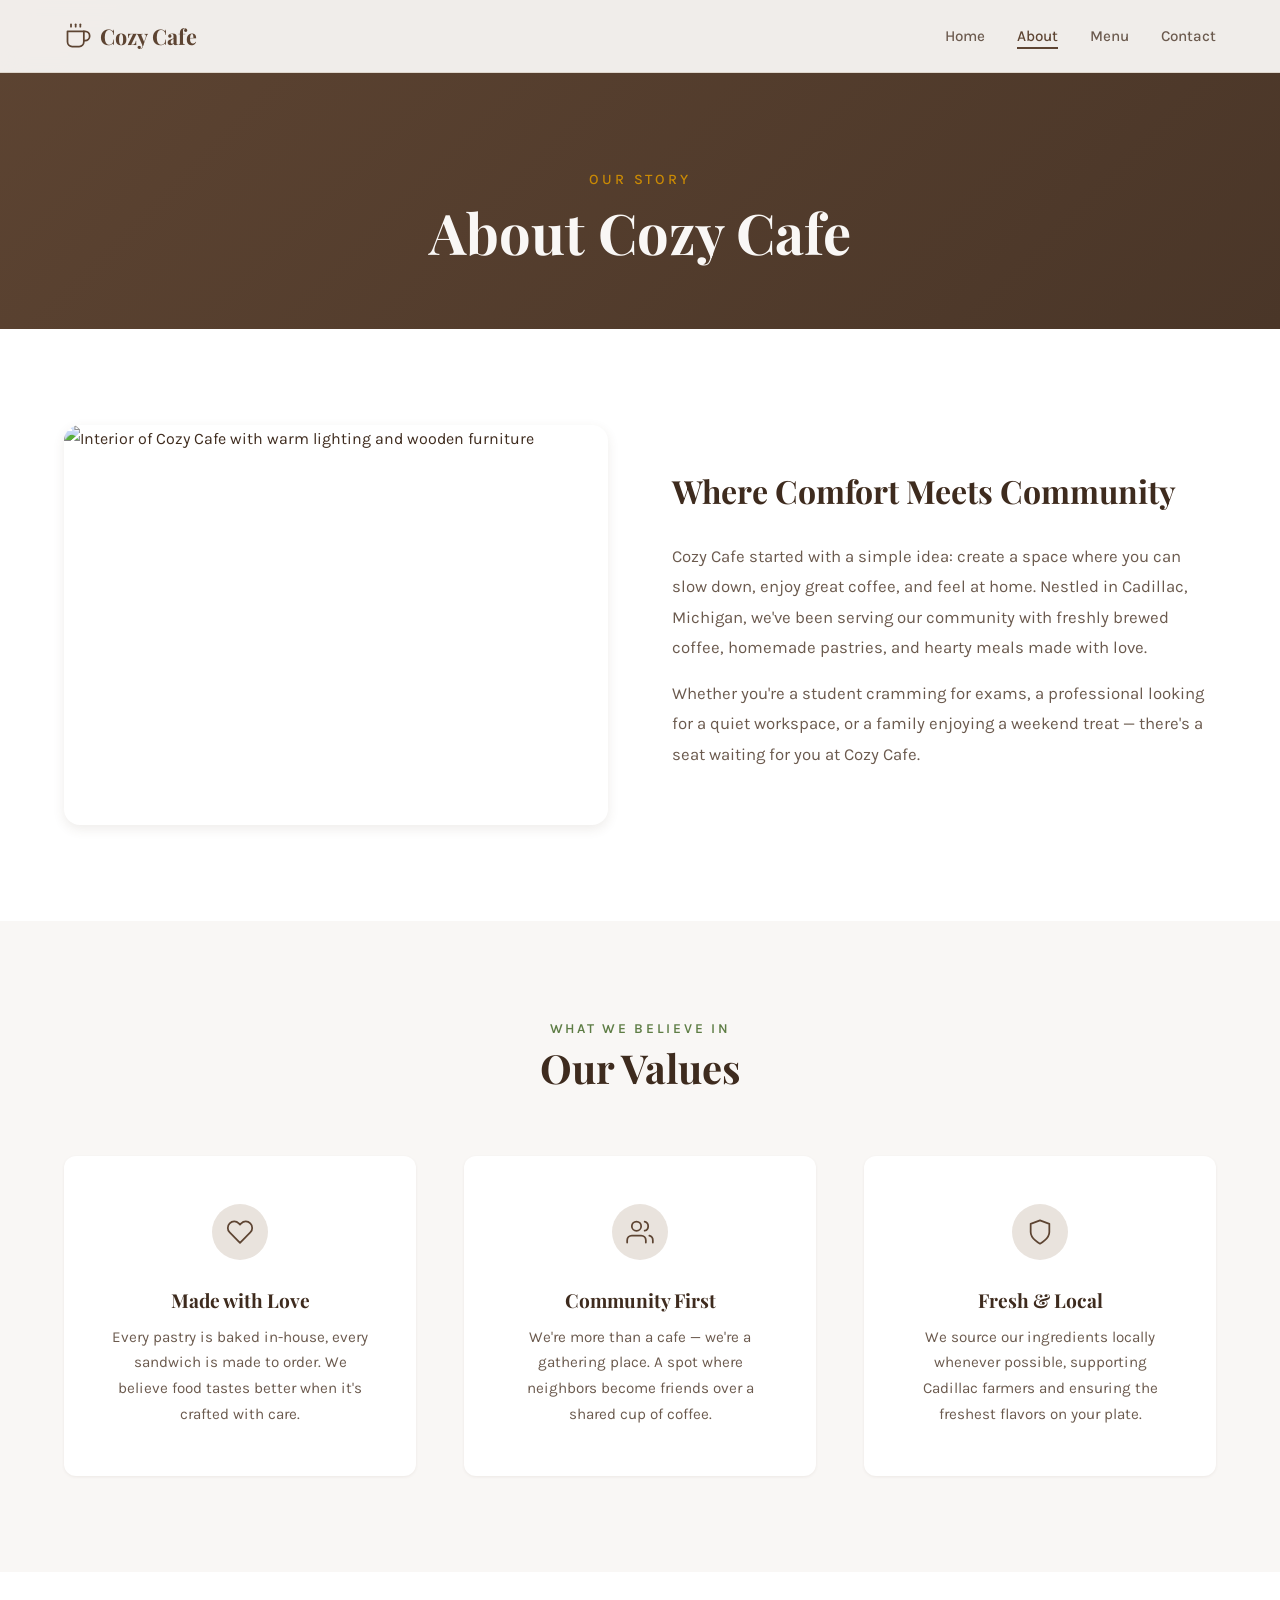
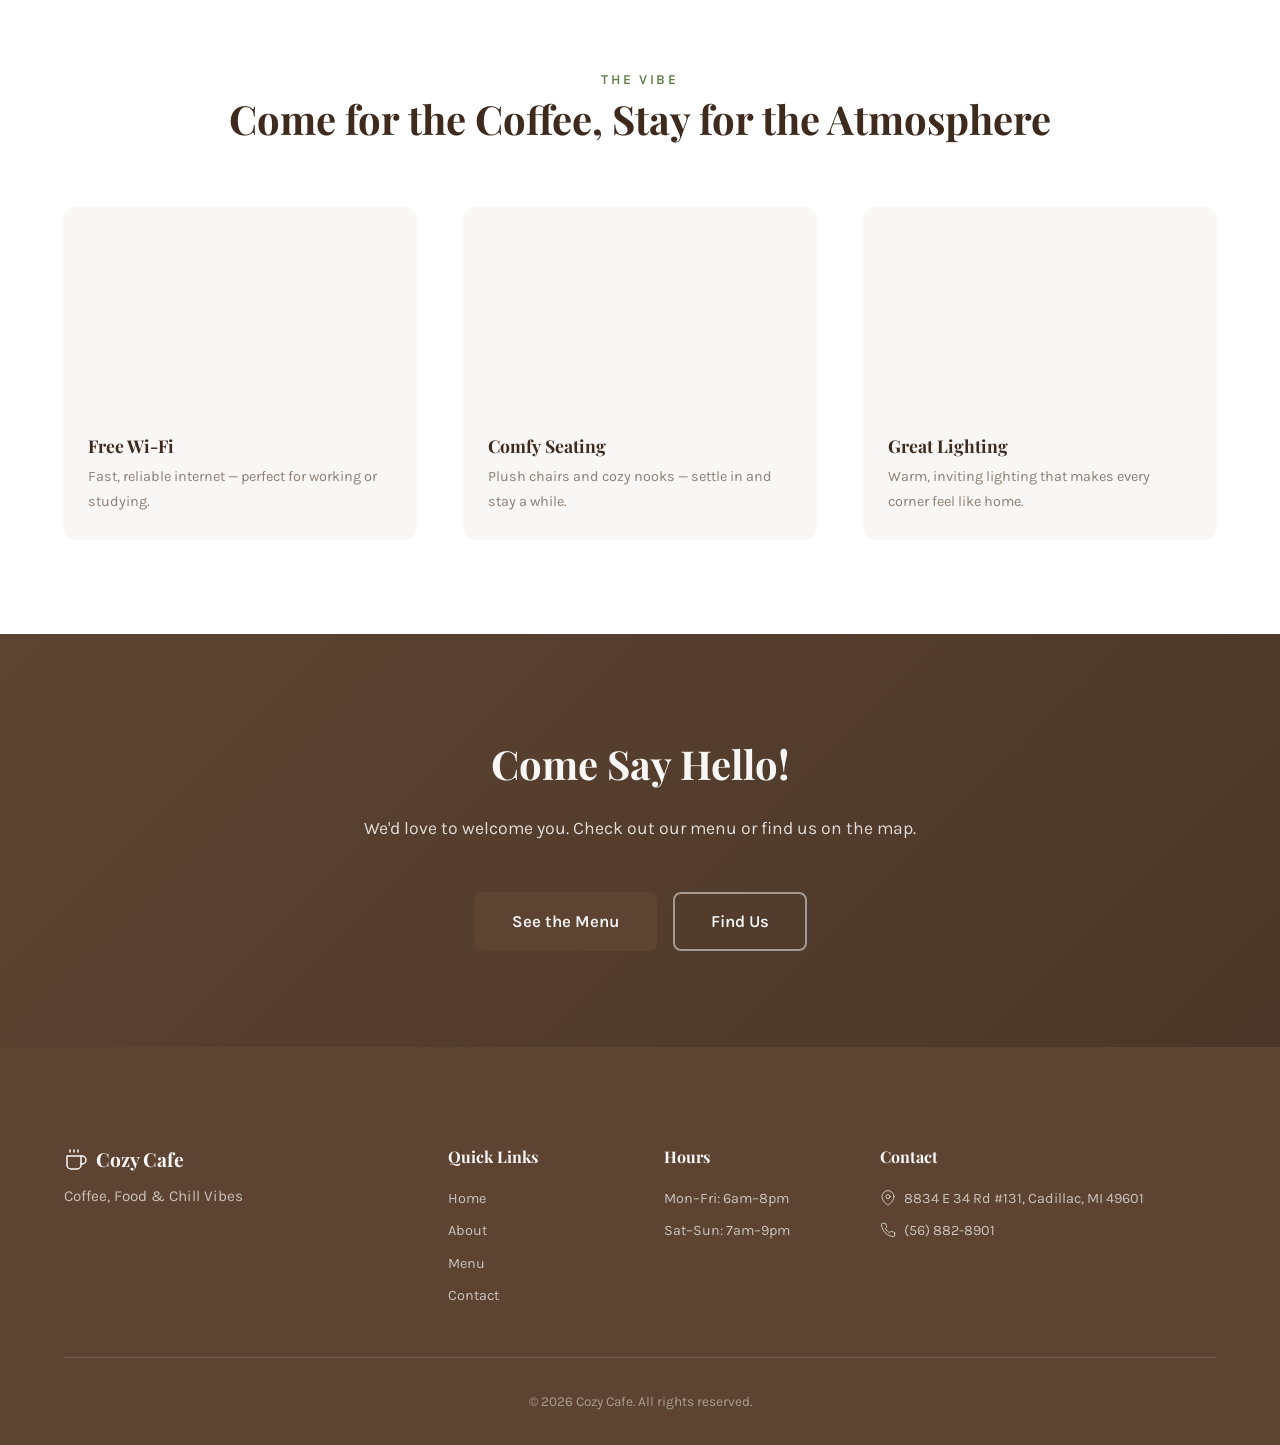
==== about.html @ 630be6ef "Initial commit - Cozy Cafe website" ====
<!DOCTYPE html>
<html lang="en">
<head>
  <meta charset="UTF-8">
  <meta name="viewport" content="width=device-width, initial-scale=1.0">
  <title>About — Cozy Cafe | Cadillac, MI</title>
  <meta name="description" content="Learn about Cozy Cafe in Cadillac, MI — our story, our values, and what makes us your cozy neighborhood spot.">
  <link rel="preconnect" href="https://fonts.googleapis.com">
  <link rel="preconnect" href="https://fonts.gstatic.com" crossorigin>
  <link href="https://fonts.googleapis.com/css2?family=Karla:wght@300;400;500;600;700&family=Playfair+Display:wght@400;500;600;700;800&display=swap" rel="stylesheet">
  <link rel="stylesheet" href="style.css">
</head>
<body>

  <!-- Navigation -->
  <nav class="navbar" id="navbar">
    <div class="nav-container">
      <a href="index.html" class="nav-logo" aria-label="Cozy Cafe Home">
        <svg class="logo-icon" viewBox="0 0 24 24" fill="none" stroke="currentColor" stroke-width="1.5" stroke-linecap="round" stroke-linejoin="round">
          <path d="M17 8h1a4 4 0 1 1 0 8h-1"/>
          <path d="M3 8h14v9a4 4 0 0 1-4 4H7a4 4 0 0 1-4-4V8z"/>
          <line x1="6" y1="2" x2="6" y2="4"/>
          <line x1="10" y1="2" x2="10" y2="4"/>
          <line x1="14" y1="2" x2="14" y2="4"/>
        </svg>
        Cozy Cafe
      </a>
      <button class="nav-toggle" id="navToggle" aria-label="Toggle navigation menu" aria-expanded="false">
        <span class="hamburger"></span>
      </button>
      <ul class="nav-links" id="navLinks">
        <li><a href="index.html">Home</a></li>
        <li><a href="about.html" class="active">About</a></li>
        <li><a href="menu.html">Menu</a></li>
        <li><a href="contact.html">Contact</a></li>
      </ul>
    </div>
  </nav>

  <!-- Page Header -->
  <header class="page-header">
    <div class="container">
      <p class="page-subtitle">Our Story</p>
      <h1 class="page-title">About Cozy Cafe</h1>
    </div>
  </header>

  <!-- Our Story -->
  <section class="about-story">
    <div class="container">
      <div class="story-grid">
        <div class="story-image">
          <img src="https://images.unsplash.com/photo-1554118811-1e0d58224f24?w=600&h=400&fit=crop" alt="Interior of Cozy Cafe with warm lighting and wooden furniture" loading="lazy">
        </div>
        <div class="story-content">
          <h2>Where Comfort Meets Community</h2>
          <p>Cozy Cafe started with a simple idea: create a space where you can slow down, enjoy great coffee, and feel at home. Nestled in Cadillac, Michigan, we've been serving our community with freshly brewed coffee, homemade pastries, and hearty meals made with love.</p>
          <p>Whether you're a student cramming for exams, a professional looking for a quiet workspace, or a family enjoying a weekend treat — there's a seat waiting for you at Cozy Cafe.</p>
        </div>
      </div>
    </div>
  </section>

  <!-- Our Values -->
  <section class="values-section">
    <div class="container">
      <div class="section-header">
        <p class="section-subtitle">What We Believe In</p>
        <h2 class="section-title">Our Values</h2>
      </div>
      <div class="values-grid">
        <div class="value-card">
          <div class="value-icon">
            <svg viewBox="0 0 24 24" fill="none" stroke="currentColor" stroke-width="1.5" stroke-linecap="round" stroke-linejoin="round"><path d="M20.84 4.61a5.5 5.5 0 0 0-7.78 0L12 5.67l-1.06-1.06a5.5 5.5 0 0 0-7.78 7.78l1.06 1.06L12 21.23l7.78-7.78 1.06-1.06a5.5 5.5 0 0 0 0-7.78z"/></svg>
          </div>
          <h3>Made with Love</h3>
          <p>Every pastry is baked in-house, every sandwich is made to order. We believe food tastes better when it's crafted with care.</p>
        </div>
        <div class="value-card">
          <div class="value-icon">
            <svg viewBox="0 0 24 24" fill="none" stroke="currentColor" stroke-width="1.5" stroke-linecap="round" stroke-linejoin="round"><path d="M17 21v-2a4 4 0 0 0-4-4H5a4 4 0 0 0-4 4v2"/><circle cx="9" cy="7" r="4"/><path d="M23 21v-2a4 4 0 0 0-3-3.87"/><path d="M16 3.13a4 4 0 0 1 0 7.75"/></svg>
          </div>
          <h3>Community First</h3>
          <p>We're more than a cafe — we're a gathering place. A spot where neighbors become friends over a shared cup of coffee.</p>
        </div>
        <div class="value-card">
          <div class="value-icon">
            <svg viewBox="0 0 24 24" fill="none" stroke="currentColor" stroke-width="1.5" stroke-linecap="round" stroke-linejoin="round"><path d="M12 22s8-4 8-10V5l-8-3-8 3v7c0 6 8 10 8 10z"/></svg>
          </div>
          <h3>Fresh &amp; Local</h3>
          <p>We source our ingredients locally whenever possible, supporting Cadillac farmers and ensuring the freshest flavors on your plate.</p>
        </div>
      </div>
    </div>
  </section>

  <!-- Atmosphere -->
  <section class="atmosphere-section">
    <div class="container">
      <div class="section-header">
        <p class="section-subtitle">The Vibe</p>
        <h2 class="section-title">Come for the Coffee, Stay for the Atmosphere</h2>
      </div>
      <div class="atmosphere-grid">
        <div class="atmosphere-card">
          <div class="atmosphere-image" style="background-image: url('https://images.unsplash.com/photo-1495474472287-4d71bcdd2085?w=400&h=300&fit=crop');"></div>
          <div class="atmosphere-info">
            <h3>Free Wi-Fi</h3>
            <p>Fast, reliable internet — perfect for working or studying.</p>
          </div>
        </div>
        <div class="atmosphere-card">
          <div class="atmosphere-image" style="background-image: url('https://images.unsplash.com/photo-1445116572660-23e033e0e03a?w=400&h=300&fit=crop');"></div>
          <div class="atmosphere-info">
            <h3>Comfy Seating</h3>
            <p>Plush chairs and cozy nooks — settle in and stay a while.</p>
          </div>
        </div>
        <div class="atmosphere-card">
          <div class="atmosphere-image" style="background-image: url('https://images.unsplash.com/photo-1517248135467-4c7edcad34c4?w=400&h=300&fit=crop');"></div>
          <div class="atmosphere-info">
            <h3>Great Lighting</h3>
            <p>Warm, inviting lighting that makes every corner feel like home.</p>
          </div>
        </div>
      </div>
    </div>
  </section>

  <!-- CTA -->
  <section class="cta-section">
    <div class="container">
      <div class="cta-content">
        <h2 class="cta-title">Come Say Hello!</h2>
        <p class="cta-text">We'd love to welcome you. Check out our menu or find us on the map.</p>
        <div class="cta-actions">
          <a href="menu.html" class="btn btn-primary btn-lg">See the Menu</a>
          <a href="contact.html" class="btn btn-outline-light btn-lg">Find Us</a>
        </div>
      </div>
    </div>
  </section>

  <!-- Footer -->
  <footer class="footer">
    <div class="container">
      <div class="footer-grid">
        <div class="footer-brand">
          <div class="footer-logo">
            <svg class="logo-icon" viewBox="0 0 24 24" fill="none" stroke="currentColor" stroke-width="1.5" stroke-linecap="round" stroke-linejoin="round">
              <path d="M17 8h1a4 4 0 1 1 0 8h-1"/>
              <path d="M3 8h14v9a4 4 0 0 1-4 4H7a4 4 0 0 1-4-4V8z"/>
              <line x1="6" y1="2" x2="6" y2="4"/>
              <line x1="10" y1="2" x2="10" y2="4"/>
              <line x1="14" y1="2" x2="14" y2="4"/>
            </svg>
            Cozy Cafe
          </div>
          <p class="footer-tagline">Coffee, Food &amp; Chill Vibes</p>
        </div>
        <div class="footer-links-group">
          <h4 class="footer-heading">Quick Links</h4>
          <ul class="footer-links">
            <li><a href="index.html">Home</a></li>
            <li><a href="about.html">About</a></li>
            <li><a href="menu.html">Menu</a></li>
            <li><a href="contact.html">Contact</a></li>
          </ul>
        </div>
        <div class="footer-links-group">
          <h4 class="footer-heading">Hours</h4>
          <ul class="footer-links">
            <li>Mon–Fri: 6am–8pm</li>
            <li>Sat–Sun: 7am–9pm</li>
          </ul>
        </div>
        <div class="footer-links-group">
          <h4 class="footer-heading">Contact</h4>
          <ul class="footer-links">
            <li>
              <svg class="footer-icon" viewBox="0 0 24 24" fill="none" stroke="currentColor" stroke-width="1.5" stroke-linecap="round" stroke-linejoin="round"><path d="M21 10c0 7-9 13-9 13s-9-6-9-13a9 9 0 0 1 18 0z"/><circle cx="12" cy="10" r="3"/></svg>
              8834 E 34 Rd #131, Cadillac, MI 49601
            </li>
            <li>
              <svg class="footer-icon" viewBox="0 0 24 24" fill="none" stroke="currentColor" stroke-width="1.5" stroke-linecap="round" stroke-linejoin="round"><path d="M22 16.92v3a2 2 0 0 1-2.18 2 19.79 19.79 0 0 1-8.63-3.07 19.5 19.5 0 0 1-6-6 19.79 19.79 0 0 1-3.07-8.67A2 2 0 0 1 4.11 2h3a2 2 0 0 1 2 1.72 12.84 12.84 0 0 0 .7 2.81 2 2 0 0 1-.45 2.11L8.09 9.91a16 16 0 0 0 6 6l1.27-1.27a2 2 0 0 1 2.11-.45 12.84 12.84 0 0 0 2.81.7A2 2 0 0 1 22 16.92z"/></svg>
              (56) 882-8901
            </li>
          </ul>
        </div>
      </div>
      <div class="footer-bottom">
        <p>&copy; 2026 Cozy Cafe. All rights reserved.</p>
      </div>
    </div>
  </footer>

  <script src="script.js"></script>
</body>
</html>
---- style.css ----
/* ==========================================
   Cozy Cafe — Design System & Styles
   Colors: Warm browns, cream, green accent
   Typography: Playfair Display (headings) + Karla (body)
   ========================================== */

/* --- CSS Custom Properties --- */
:root {
  /* Primary palette */
  --color-primary: #5D4432;
  --color-primary-dark: #4A3628;
  --color-primary-light: #7A5C48;
  --color-secondary: #E9E3DD;
  --color-accent: #789B5A;
  --color-accent-dark: #5E7D45;
  --color-cta: #CA8A04;
  --color-cta-hover: #A67603;

  /* Surfaces */
  --color-bg: #F9F7F5;
  --color-surface: #FFFFFF;
  --color-surface-alt: #F5F0EB;
  --color-border: #DDD5CB;

  /* Text */
  --color-text: #3E2B1E;
  --color-text-light: #6B5A4E;
  --color-text-muted: #8C7E73;
  --color-text-inverse: #F9F7F5;

  /* Typography */
  --font-heading: 'Playfair Display', Georgia, 'Times New Roman', serif;
  --font-body: 'Karla', -apple-system, BlinkMacSystemFont, 'Segoe UI', Roboto, sans-serif;

  /* Spacing */
  --space-xs: 0.25rem;
  --space-sm: 0.5rem;
  --space-md: 1rem;
  --space-lg: 1.5rem;
  --space-xl: 2rem;
  --space-2xl: 3rem;
  --space-3xl: 4rem;
  --space-4xl: 6rem;

  /* Sizing */
  --container-max: 1200px;
  --border-radius: 8px;
  --border-radius-lg: 12px;
  --border-radius-xl: 16px;

  /* Shadows */
  --shadow-sm: 0 1px 3px rgba(93,68,50,0.08);
  --shadow-md: 0 4px 12px rgba(93,68,50,0.1);
  --shadow-lg: 0 8px 30px rgba(93,68,50,0.12);

  /* Transitions */
  --transition-fast: 150ms ease;
  --transition-base: 250ms ease;
  --transition-slow: 400ms ease;

  /* Navbar */
  --navbar-height: 72px;
}

/* --- Reset & Base --- */
*, *::before, *::after {
  box-sizing: border-box;
  margin: 0;
  padding: 0;
}

html {
  scroll-behavior: smooth;
  -webkit-text-size-adjust: 100%;
}

body {
  font-family: var(--font-body);
  font-size: 1rem;
  line-height: 1.7;
  color: var(--color-text);
  background-color: var(--color-bg);
  -webkit-font-smoothing: antialiased;
  -moz-osx-font-smoothing: grayscale;
}

img {
  max-width: 100%;
  height: auto;
  display: block;
}

a {
  color: var(--color-primary);
  text-decoration: none;
  cursor: pointer;
  transition: color var(--transition-fast);
}

a:hover {
  color: var(--color-primary-dark);
}

/* Focus styles for accessibility */
a:focus-visible,
button:focus-visible,
input:focus-visible,
textarea:focus-visible {
  outline: 2px solid var(--color-accent);
  outline-offset: 2px;
}

ul {
  list-style: none;
}

/* --- Container --- */
.container {
  width: 100%;
  max-width: var(--container-max);
  margin: 0 auto;
  padding: 0 var(--space-lg);
}

.text-center {
  text-align: center;
}

.mt-lg {
  margin-top: var(--space-2xl);
}

/* --- Navbar --- */
.navbar {
  position: fixed;
  top: 0;
  left: 0;
  right: 0;
  z-index: 100;
  background: rgba(249, 247, 245, 0.95);
  backdrop-filter: blur(12px);
  -webkit-backdrop-filter: blur(12px);
  border-bottom: 1px solid var(--color-border);
  transition: background var(--transition-base), box-shadow var(--transition-base);
}

.navbar.scrolled {
  background: rgba(249, 247, 245, 0.98);
  box-shadow: var(--shadow-sm);
}

.nav-container {
  max-width: var(--container-max);
  margin: 0 auto;
  padding: 0 var(--space-lg);
  display: flex;
  align-items: center;
  justify-content: space-between;
  height: var(--navbar-height);
}

.nav-logo {
  display: flex;
  align-items: center;
  gap: var(--space-sm);
  font-family: var(--font-heading);
  font-size: 1.35rem;
  font-weight: 700;
  color: var(--color-primary);
  text-decoration: none;
}

.nav-logo:hover {
  color: var(--color-primary-dark);
}

.logo-icon {
  width: 28px;
  height: 28px;
  flex-shrink: 0;
}

.nav-links {
  display: flex;
  align-items: center;
  gap: var(--space-xl);
}

.nav-links a {
  font-family: var(--font-body);
  font-size: 0.95rem;
  font-weight: 500;
  color: var(--color-text-light);
  text-decoration: none;
  padding: var(--space-xs) 0;
  position: relative;
  transition: color var(--transition-fast);
}

.nav-links a::after {
  content: '';
  position: absolute;
  bottom: 0;
  left: 0;
  width: 0;
  height: 2px;
  background: var(--color-primary);
  transition: width var(--transition-base);
}

.nav-links a:hover,
.nav-links a.active {
  color: var(--color-primary);
}

.nav-links a.active::after,
.nav-links a:hover::after {
  width: 100%;
}

/* Mobile nav toggle */
.nav-toggle {
  display: none;
  background: none;
  border: none;
  cursor: pointer;
  padding: var(--space-sm);
  z-index: 101;
}

.hamburger {
  display: block;
  width: 24px;
  height: 2px;
  background: var(--color-primary);
  position: relative;
  transition: background var(--transition-fast);
}

.hamburger::before,
.hamburger::after {
  content: '';
  position: absolute;
  left: 0;
  width: 24px;
  height: 2px;
  background: var(--color-primary);
  transition: transform var(--transition-base);
}

.hamburger::before {
  top: -7px;
}

.hamburger::after {
  top: 7px;
}

.nav-toggle.active .hamburger {
  background: transparent;
}

.nav-toggle.active .hamburger::before {
  transform: rotate(45deg) translate(5px, 5px);
}

.nav-toggle.active .hamburger::after {
  transform: rotate(-45deg) translate(5px, -5px);
}

/* --- Hero --- */
.hero {
  position: relative;
  min-height: 100vh;
  display: flex;
  align-items: center;
  justify-content: center;
  background-image: url('https://images.unsplash.com/photo-1501339847302-ac42624da607?w=1600&h=900&fit=crop');
  background-size: cover;
  background-position: center;
  background-repeat: no-repeat;
  margin-top: 0;
  padding: calc(var(--navbar-height) + var(--space-3xl)) var(--space-lg) var(--space-3xl);
}

.hero-overlay {
  position: absolute;
  inset: 0;
  background: linear-gradient(135deg, rgba(62, 43, 30, 0.85) 0%, rgba(93, 68, 50, 0.7) 50%, rgba(120, 155, 90, 0.3) 100%);
}

.hero-content {
  position: relative;
  text-align: center;
  max-width: 720px;
  padding: var(--space-3xl);
}

.hero-subtitle {
  font-family: var(--font-body);
  font-size: 1rem;
  font-weight: 500;
  text-transform: uppercase;
  letter-spacing: 0.15em;
  color: rgba(249, 247, 245, 0.8);
  margin-bottom: var(--space-sm);
}

.hero-title {
  font-family: var(--font-heading);
  font-size: clamp(2.5rem, 8vw, 5rem);
  font-weight: 800;
  color: var(--color-text-inverse);
  line-height: 1.1;
  margin-bottom: var(--space-md);
}

.hero-tagline {
  font-family: var(--font-heading);
  font-size: clamp(1.1rem, 3vw, 1.5rem);
  font-weight: 400;
  font-style: italic;
  color: rgba(249, 247, 245, 0.9);
  margin-bottom: var(--space-md);
}

.hero-description {
  font-size: 1.1rem;
  color: rgba(249, 247, 245, 0.85);
  margin-bottom: var(--space-2xl);
  line-height: 1.7;
}

.hero-actions {
  display: flex;
  gap: var(--space-md);
  justify-content: center;
  flex-wrap: wrap;
}

/* --- Buttons --- */
.btn {
  display: inline-flex;
  align-items: center;
  justify-content: center;
  padding: 0.75rem 1.75rem;
  font-family: var(--font-body);
  font-size: 1rem;
  font-weight: 600;
  line-height: 1.4;
  border: 2px solid transparent;
  border-radius: var(--border-radius);
  cursor: pointer;
  transition: all var(--transition-fast);
  text-decoration: none;
  white-space: nowrap;
}

.btn:focus-visible {
  outline: 2px solid var(--color-accent);
  outline-offset: 2px;
}

.btn-primary {
  background: var(--color-primary);
  color: var(--color-text-inverse);
  border-color: var(--color-primary);
}

.btn-primary:hover {
  background: var(--color-primary-dark);
  border-color: var(--color-primary-dark);
  color: var(--color-text-inverse);
}

.btn-outline {
  background: transparent;
  color: var(--color-text-inverse);
  border-color: rgba(249, 247, 245, 0.5);
}

.btn-outline:hover {
  background: rgba(249, 247, 245, 0.1);
  border-color: var(--color-text-inverse);
  color: var(--color-text-inverse);
}

.btn-outline-light {
  background: transparent;
  color: var(--color-text-inverse);
  border-color: rgba(249, 247, 245, 0.5);
}

.btn-outline-light:hover {
  background: rgba(249, 247, 245, 0.15);
  border-color: var(--color-text-inverse);
  color: var(--color-text-inverse);
}

.btn-lg {
  padding: 1rem 2.25rem;
  font-size: 1.05rem;
}

.btn-full {
  width: 100%;
}

/* --- Page Header (inner pages) --- */
.page-header {
  padding: calc(var(--navbar-height) + var(--space-4xl)) var(--space-lg) var(--space-3xl);
  background: linear-gradient(135deg, var(--color-primary) 0%, var(--color-primary-dark) 100%);
  text-align: center;
}

.page-subtitle {
  font-family: var(--font-body);
  font-size: 0.9rem;
  font-weight: 500;
  text-transform: uppercase;
  letter-spacing: 0.2em;
  color: var(--color-cta);
  margin-bottom: var(--space-sm);
}

.page-title {
  font-family: var(--font-heading);
  font-size: clamp(2rem, 6vw, 3.5rem);
  font-weight: 700;
  color: var(--color-text-inverse);
  line-height: 1.15;
}

/* --- Section Headers --- */
.section-header {
  text-align: center;
  margin-bottom: var(--space-3xl);
}

.section-subtitle {
  font-family: var(--font-body);
  font-size: 0.85rem;
  font-weight: 600;
  text-transform: uppercase;
  letter-spacing: 0.2em;
  color: var(--color-accent-dark);
  margin-bottom: var(--space-xs);
}

.section-title {
  font-family: var(--font-heading);
  font-size: clamp(1.75rem, 4vw, 2.5rem);
  font-weight: 700;
  color: var(--color-text);
  line-height: 1.2;
}

/* --- Features Section --- */
.features {
  padding: var(--space-4xl) 0;
  background: var(--color-surface);
}

.features-grid {
  display: grid;
  grid-template-columns: repeat(3, 1fr);
  gap: var(--space-2xl);
}

.feature-card {
  text-align: center;
  padding: var(--space-2xl);
  border-radius: var(--border-radius-lg);
  background: var(--color-bg);
  transition: transform var(--transition-base), box-shadow var(--transition-base);
}

.feature-card:hover {
  transform: translateY(-4px);
  box-shadow: var(--shadow-md);
}

.feature-icon {
  width: 56px;
  height: 56px;
  margin: 0 auto var(--space-lg);
  display: flex;
  align-items: center;
  justify-content: center;
  background: var(--color-secondary);
  border-radius: 50%;
  color: var(--color-primary);
}

.feature-icon svg {
  width: 28px;
  height: 28px;
}

.feature-title {
  font-family: var(--font-heading);
  font-size: 1.25rem;
  font-weight: 700;
  color: var(--color-text);
  margin-bottom: var(--space-sm);
}

.feature-text {
  color: var(--color-text-light);
  font-size: 0.95rem;
  line-height: 1.7;
}

/* --- Popular Items --- */
.popular {
  padding: var(--space-4xl) 0;
  background: var(--color-bg);
}

.popular-grid {
  display: grid;
  grid-template-columns: repeat(3, 1fr);
  gap: var(--space-2xl);
}

.popular-card {
  background: var(--color-surface);
  border-radius: var(--border-radius-lg);
  overflow: hidden;
  box-shadow: var(--shadow-sm);
  transition: transform var(--transition-base), box-shadow var(--transition-base);
}

.popular-card:hover {
  transform: translateY(-4px);
  box-shadow: var(--shadow-lg);
}

.popular-image {
  width: 100%;
  height: 220px;
  background-size: cover;
  background-position: center;
  position: relative;
}

.popular-badge {
  position: absolute;
  top: var(--space-md);
  left: var(--space-md);
  background: var(--color-primary);
  color: var(--color-text-inverse);
  font-size: 0.75rem;
  font-weight: 600;
  text-transform: uppercase;
  letter-spacing: 0.05em;
  padding: 0.3rem 0.75rem;
  border-radius: 9999px;
}

.popular-info {
  padding: var(--space-lg);
}

.popular-info h3 {
  font-family: var(--font-heading);
  font-size: 1.15rem;
  font-weight: 700;
  color: var(--color-text);
  margin-bottom: var(--space-xs);
}

.popular-info p {
  color: var(--color-text-muted);
  font-size: 0.9rem;
  margin-bottom: var(--space-sm);
}

.popular-price {
  font-family: var(--font-heading);
  font-size: 1.2rem;
  font-weight: 700;
  color: var(--color-primary);
}

/* --- CTA Section --- */
.cta-section {
  padding: var(--space-4xl) 0;
  background: linear-gradient(135deg, var(--color-primary) 0%, var(--color-primary-dark) 100%);
}

.cta-content {
  text-align: center;
  max-width: 600px;
  margin: 0 auto;
}

.cta-title {
  font-family: var(--font-heading);
  font-size: clamp(1.75rem, 4vw, 2.5rem);
  font-weight: 700;
  color: var(--color-text-inverse);
  margin-bottom: var(--space-md);
}

.cta-text {
  color: rgba(249, 247, 245, 0.85);
  font-size: 1.1rem;
  margin-bottom: var(--space-2xl);
}

.cta-actions {
  display: flex;
  gap: var(--space-md);
  justify-content: center;
  flex-wrap: wrap;
}

/* --- About Page --- */
.about-story {
  padding: var(--space-4xl) 0;
  background: var(--color-surface);
}

.story-grid {
  display: grid;
  grid-template-columns: 1fr 1fr;
  gap: var(--space-3xl);
  align-items: center;
}

.story-image img {
  width: 100%;
  height: 400px;
  object-fit: cover;
  border-radius: var(--border-radius-xl);
  box-shadow: var(--shadow-md);
}

.story-content h2 {
  font-family: var(--font-heading);
  font-size: clamp(1.5rem, 3vw, 2rem);
  font-weight: 700;
  color: var(--color-text);
  margin-bottom: var(--space-lg);
}

.story-content p {
  color: var(--color-text-light);
  font-size: 1.05rem;
  line-height: 1.8;
  margin-bottom: var(--space-md);
}

/* Values Section */
.values-section {
  padding: var(--space-4xl) 0;
  background: var(--color-bg);
}

.values-grid {
  display: grid;
  grid-template-columns: repeat(3, 1fr);
  gap: var(--space-2xl);
}

.value-card {
  text-align: center;
  padding: var(--space-2xl);
  background: var(--color-surface);
  border-radius: var(--border-radius-lg);
  box-shadow: var(--shadow-sm);
  transition: transform var(--transition-base), box-shadow var(--transition-base);
}

.value-card:hover {
  transform: translateY(-4px);
  box-shadow: var(--shadow-md);
}

.value-icon {
  width: 56px;
  height: 56px;
  margin: 0 auto var(--space-lg);
  display: flex;
  align-items: center;
  justify-content: center;
  background: var(--color-secondary);
  border-radius: 50%;
  color: var(--color-primary);
}

.value-icon svg {
  width: 28px;
  height: 28px;
}

.value-card h3 {
  font-family: var(--font-heading);
  font-size: 1.2rem;
  font-weight: 700;
  color: var(--color-text);
  margin-bottom: var(--space-sm);
}

.value-card p {
  color: var(--color-text-light);
  font-size: 0.95rem;
  line-height: 1.7;
}

/* Atmosphere Section */
.atmosphere-section {
  padding: var(--space-4xl) 0;
  background: var(--color-surface);
}

.atmosphere-grid {
  display: grid;
  grid-template-columns: repeat(3, 1fr);
  gap: var(--space-2xl);
}

.atmosphere-card {
  background: var(--color-bg);
  border-radius: var(--border-radius-lg);
  overflow: hidden;
  box-shadow: var(--shadow-sm);
  transition: transform var(--transition-base), box-shadow var(--transition-base);
}

.atmosphere-card:hover {
  transform: translateY(-4px);
  box-shadow: var(--shadow-md);
}

.atmosphere-image {
  width: 100%;
  height: 200px;
  background-size: cover;
  background-position: center;
}

.atmosphere-info {
  padding: var(--space-lg);
}

.atmosphere-info h3 {
  font-family: var(--font-heading);
  font-size: 1.1rem;
  font-weight: 700;
  color: var(--color-text);
  margin-bottom: var(--space-xs);
}

.atmosphere-info p {
  color: var(--color-text-muted);
  font-size: 0.9rem;
}

/* --- Menu Page --- */
.menu-section {
  padding: var(--space-4xl) 0;
  background: var(--color-bg);
}

.menu-category {
  margin-bottom: var(--space-4xl);
}

.menu-category-header {
  display: flex;
  align-items: center;
  gap: var(--space-md);
  margin-bottom: var(--space-2xl);
  padding-bottom: var(--space-md);
  border-bottom: 2px solid var(--color-border);
}

.menu-category-icon {
  width: 32px;
  height: 32px;
  color: var(--color-primary);
  flex-shrink: 0;
}

.menu-category-title {
  font-family: var(--font-heading);
  font-size: clamp(1.5rem, 3vw, 2rem);
  font-weight: 700;
  color: var(--color-text);
}

.menu-grid {
  display: grid;
  grid-template-columns: repeat(2, 1fr);
  gap: var(--space-lg);
}

.menu-item {
  background: var(--color-surface);
  padding: var(--space-lg);
  border-radius: var(--border-radius);
  box-shadow: var(--shadow-sm);
  transition: box-shadow var(--transition-base);
}

.menu-item:hover {
  box-shadow: var(--shadow-md);
}

.menu-item-header {
  display: flex;
  justify-content: space-between;
  align-items: baseline;
  margin-bottom: var(--space-xs);
}

.menu-item-header h3 {
  font-family: var(--font-heading);
  font-size: 1.1rem;
  font-weight: 700;
  color: var(--color-text);
}

.menu-price {
  font-family: var(--font-heading);
  font-size: 1.15rem;
  font-weight: 700;
  color: var(--color-primary);
  white-space: nowrap;
  margin-left: var(--space-md);
}

.menu-item p {
  color: var(--color-text-muted);
  font-size: 0.9rem;
  line-height: 1.5;
}

.menu-note {
  display: flex;
  align-items: center;
  gap: var(--space-sm);
  background: var(--color-secondary);
  padding: var(--space-md) var(--space-lg);
  border-radius: var(--border-radius);
  margin-top: var(--space-2xl);
  color: var(--color-text-light);
  font-size: 0.9rem;
}

.menu-note svg {
  flex-shrink: 0;
  color: var(--color-cta);
}

/* --- Contact Page --- */
.contact-section {
  padding: var(--space-4xl) 0;
  background: var(--color-bg);
}

.contact-grid {
  display: grid;
  grid-template-columns: 1fr 1fr;
  gap: var(--space-3xl);
  align-items: start;
}

.contact-info h2 {
  font-family: var(--font-heading);
  font-size: clamp(1.5rem, 3vw, 2rem);
  font-weight: 700;
  color: var(--color-text);
  margin-bottom: var(--space-md);
}

.contact-intro {
  color: var(--color-text-light);
  font-size: 1.05rem;
  margin-bottom: var(--space-2xl);
  line-height: 1.7;
}

.contact-details {
  display: flex;
  flex-direction: column;
  gap: var(--space-xl);
}

.contact-detail-item {
  display: flex;
  gap: var(--space-md);
  align-items: flex-start;
}

.contact-detail-icon {
  width: 48px;
  height: 48px;
  display: flex;
  align-items: center;
  justify-content: center;
  background: var(--color-secondary);
  border-radius: 50%;
  color: var(--color-primary);
  flex-shrink: 0;
}

.contact-detail-icon svg {
  width: 22px;
  height: 22px;
}

.contact-detail-item h3 {
  font-family: var(--font-heading);
  font-size: 1rem;
  font-weight: 700;
  color: var(--color-text);
  margin-bottom: var(--space-xs);
}

.contact-detail-item p {
  color: var(--color-text-light);
  font-size: 0.95rem;
  line-height: 1.6;
}

.contact-detail-item a {
  color: var(--color-primary);
  font-weight: 500;
}

.contact-detail-item a:hover {
  text-decoration: underline;
}

/* Contact Form */
.contact-form-wrapper {
  background: var(--color-surface);
  padding: var(--space-2xl);
  border-radius: var(--border-radius-xl);
  box-shadow: var(--shadow-md);
}

.contact-form {
  display: flex;
  flex-direction: column;
  gap: var(--space-lg);
}

.form-group {
  display: flex;
  flex-direction: column;
  gap: var(--space-xs);
}

.form-group label {
  font-weight: 600;
  font-size: 0.9rem;
  color: var(--color-text);
}

.form-group input,
.form-group textarea {
  padding: 0.75rem 1rem;
  border: 2px solid var(--color-border);
  border-radius: var(--border-radius);
  font-family: var(--font-body);
  font-size: 1rem;
  color: var(--color-text);
  background: var(--color-bg);
  transition: border-color var(--transition-fast), box-shadow var(--transition-fast);
}

.form-group input:focus,
.form-group textarea:focus {
  outline: none;
  border-color: var(--color-primary);
  box-shadow: 0 0 0 3px rgba(93, 68, 50, 0.15);
}

.form-group input::placeholder,
.form-group textarea::placeholder {
  color: var(--color-text-muted);
}

.form-group textarea {
  resize: vertical;
  min-height: 120px;
}

.form-error {
  font-size: 0.8rem;
  color: #DC2626;
  display: none;
}

.form-group.error input,
.form-group.error textarea {
  border-color: #DC2626;
}

.form-group.error .form-error {
  display: block;
}

.form-success {
  display: none;
  align-items: center;
  gap: var(--space-sm);
  padding: var(--space-md);
  background: #F0FDF4;
  border: 1px solid #BBF7D0;
  border-radius: var(--border-radius);
  color: #166534;
  font-weight: 500;
}

.form-success.visible {
  display: flex;
}

.form-success svg {
  flex-shrink: 0;
  color: #16A34A;
}

/* Map Section */
.map-section {
  background: var(--color-surface);
}

.map-container {
  width: 100%;
}

.map-container iframe {
  display: block;
  width: 100%;
  height: 400px;
  border: none;
}

/* --- Footer --- */
.footer {
  background: var(--color-primary);
  color: var(--color-text-inverse);
  padding: var(--space-4xl) 0 var(--space-xl);
}

.footer-grid {
  display: grid;
  grid-template-columns: 2fr 1fr 1fr 2fr;
  gap: var(--space-2xl);
  padding-bottom: var(--space-2xl);
  border-bottom: 1px solid rgba(249, 247, 245, 0.15);
}

.footer-logo {
  display: flex;
  align-items: center;
  gap: var(--space-sm);
  font-family: var(--font-heading);
  font-size: 1.2rem;
  font-weight: 700;
  color: var(--color-text-inverse);
  margin-bottom: var(--space-sm);
}

.footer-logo .logo-icon {
  width: 24px;
  height: 24px;
}

.footer-tagline {
  color: rgba(249, 247, 245, 0.7);
  font-size: 0.95rem;
}

.footer-heading {
  font-family: var(--font-heading);
  font-size: 1rem;
  font-weight: 700;
  margin-bottom: var(--space-md);
  color: var(--color-text-inverse);
}

.footer-links {
  display: flex;
  flex-direction: column;
  gap: var(--space-sm);
}

.footer-links li {
  color: rgba(249, 247, 245, 0.7);
  font-size: 0.9rem;
  display: flex;
  align-items: flex-start;
  gap: var(--space-sm);
}

.footer-links a {
  color: rgba(249, 247, 245, 0.7);
  transition: color var(--transition-fast);
}

.footer-links a:hover {
  color: var(--color-text-inverse);
}

.footer-icon {
  width: 16px;
  height: 16px;
  flex-shrink: 0;
  margin-top: 3px;
}

.footer-bottom {
  padding-top: var(--space-xl);
  text-align: center;
}

.footer-bottom p {
  color: rgba(249, 247, 245, 0.5);
  font-size: 0.85rem;
}

/* --- Responsive --- */
@media (max-width: 1024px) {
  .features-grid,
  .values-grid,
  .atmosphere-grid,
  .popular-grid {
    grid-template-columns: repeat(2, 1fr);
  }

  .footer-grid {
    grid-template-columns: repeat(2, 1fr);
  }
}

@media (max-width: 768px) {
  :root {
    --navbar-height: 64px;
  }

  .nav-toggle {
    display: block;
  }

  .nav-links {
    position: fixed;
    top: 0;
    right: -100%;
    width: 280px;
    height: 100vh;
    background: var(--color-surface);
    flex-direction: column;
    align-items: flex-start;
    padding: calc(var(--navbar-height) + var(--space-xl)) var(--space-xl) var(--space-xl);
    gap: var(--space-lg);
    box-shadow: var(--shadow-lg);
    transition: right var(--transition-base);
    z-index: 99;
  }

  .nav-links.open {
    right: 0;
  }

  .nav-links a {
    font-size: 1.1rem;
    padding: var(--space-sm) 0;
  }

  .features-grid,
  .values-grid,
  .atmosphere-grid,
  .popular-grid {
    grid-template-columns: 1fr;
  }

  .story-grid,
  .contact-grid {
    grid-template-columns: 1fr;
  }

  .menu-grid {
    grid-template-columns: 1fr;
  }

  .footer-grid {
    grid-template-columns: 1fr;
    gap: var(--space-xl);
  }

  .hero-content {
    padding: var(--space-xl);
  }

  .page-header {
    padding: calc(var(--navbar-height) + var(--space-3xl)) var(--space-lg) var(--space-2xl);
  }

  .story-image img {
    height: 280px;
  }
}

@media (max-width: 375px) {
  .container {
    padding: 0 var(--space-md);
  }

  .hero-title {
    font-size: 2.2rem;
  }

  .hero-actions {
    flex-direction: column;
    align-items: center;
  }

  .btn {
    padding: 0.65rem 1.5rem;
    font-size: 0.95rem;
  }

  .btn-lg {
    padding: 0.85rem 2rem;
    font-size: 1rem;
  }

  .cta-actions {
    flex-direction: column;
    align-items: center;
  }
}

/* --- Reduced Motion --- */
@media (prefers-reduced-motion: reduce) {
  *, *::before, *::after {
    animation-duration: 0.01ms !important;
    animation-iteration-count: 1 !important;
    transition-duration: 0.01ms !important;
    scroll-behavior: auto !important;
  }
}

/* --- Skip to content (accessibility) --- */
.skip-link {
  position: absolute;
  top: -100%;
  left: var(--space-md);
  background: var(--color-primary);
  color: var(--color-text-inverse);
  padding: var(--space-sm) var(--space-md);
  border-radius: var(--border-radius);
  font-weight: 600;
  z-index: 200;
  transition: top var(--transition-fast);
}

.skip-link:focus {
  top: var(--space-sm);
}
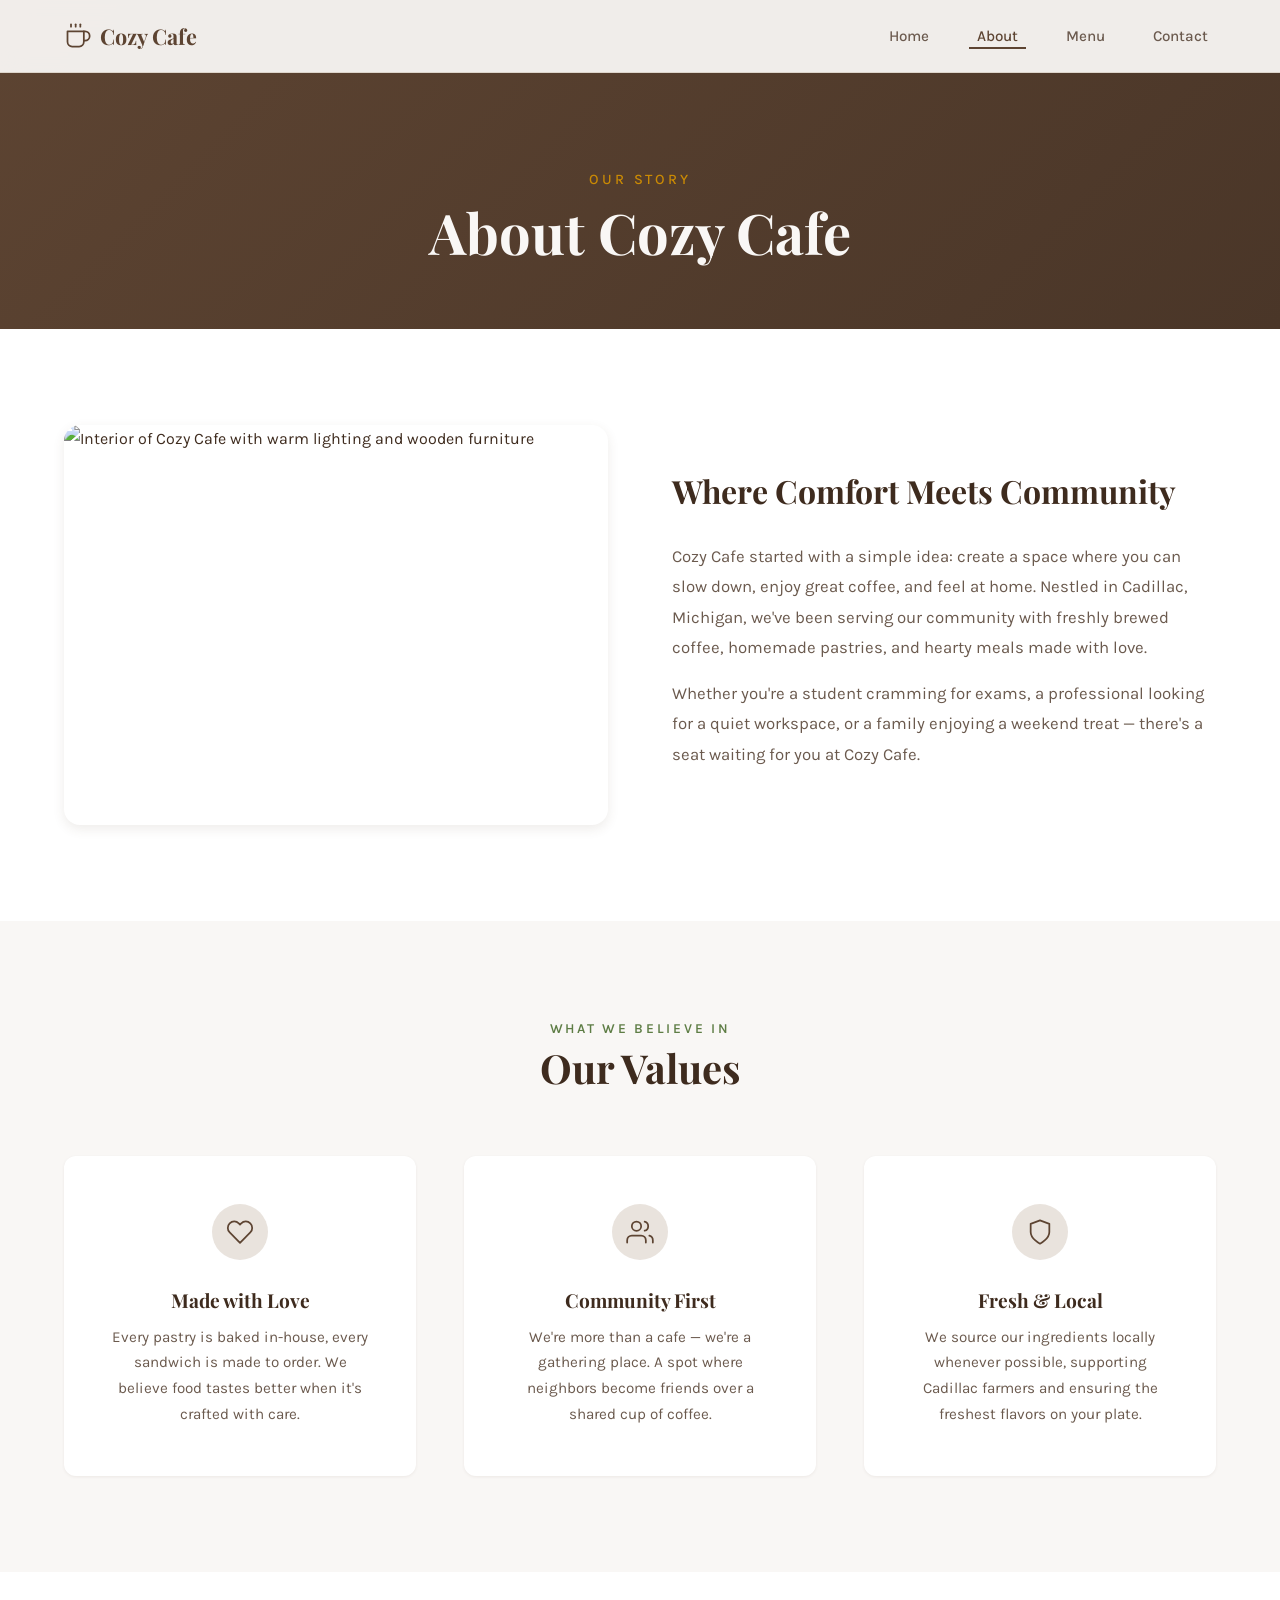
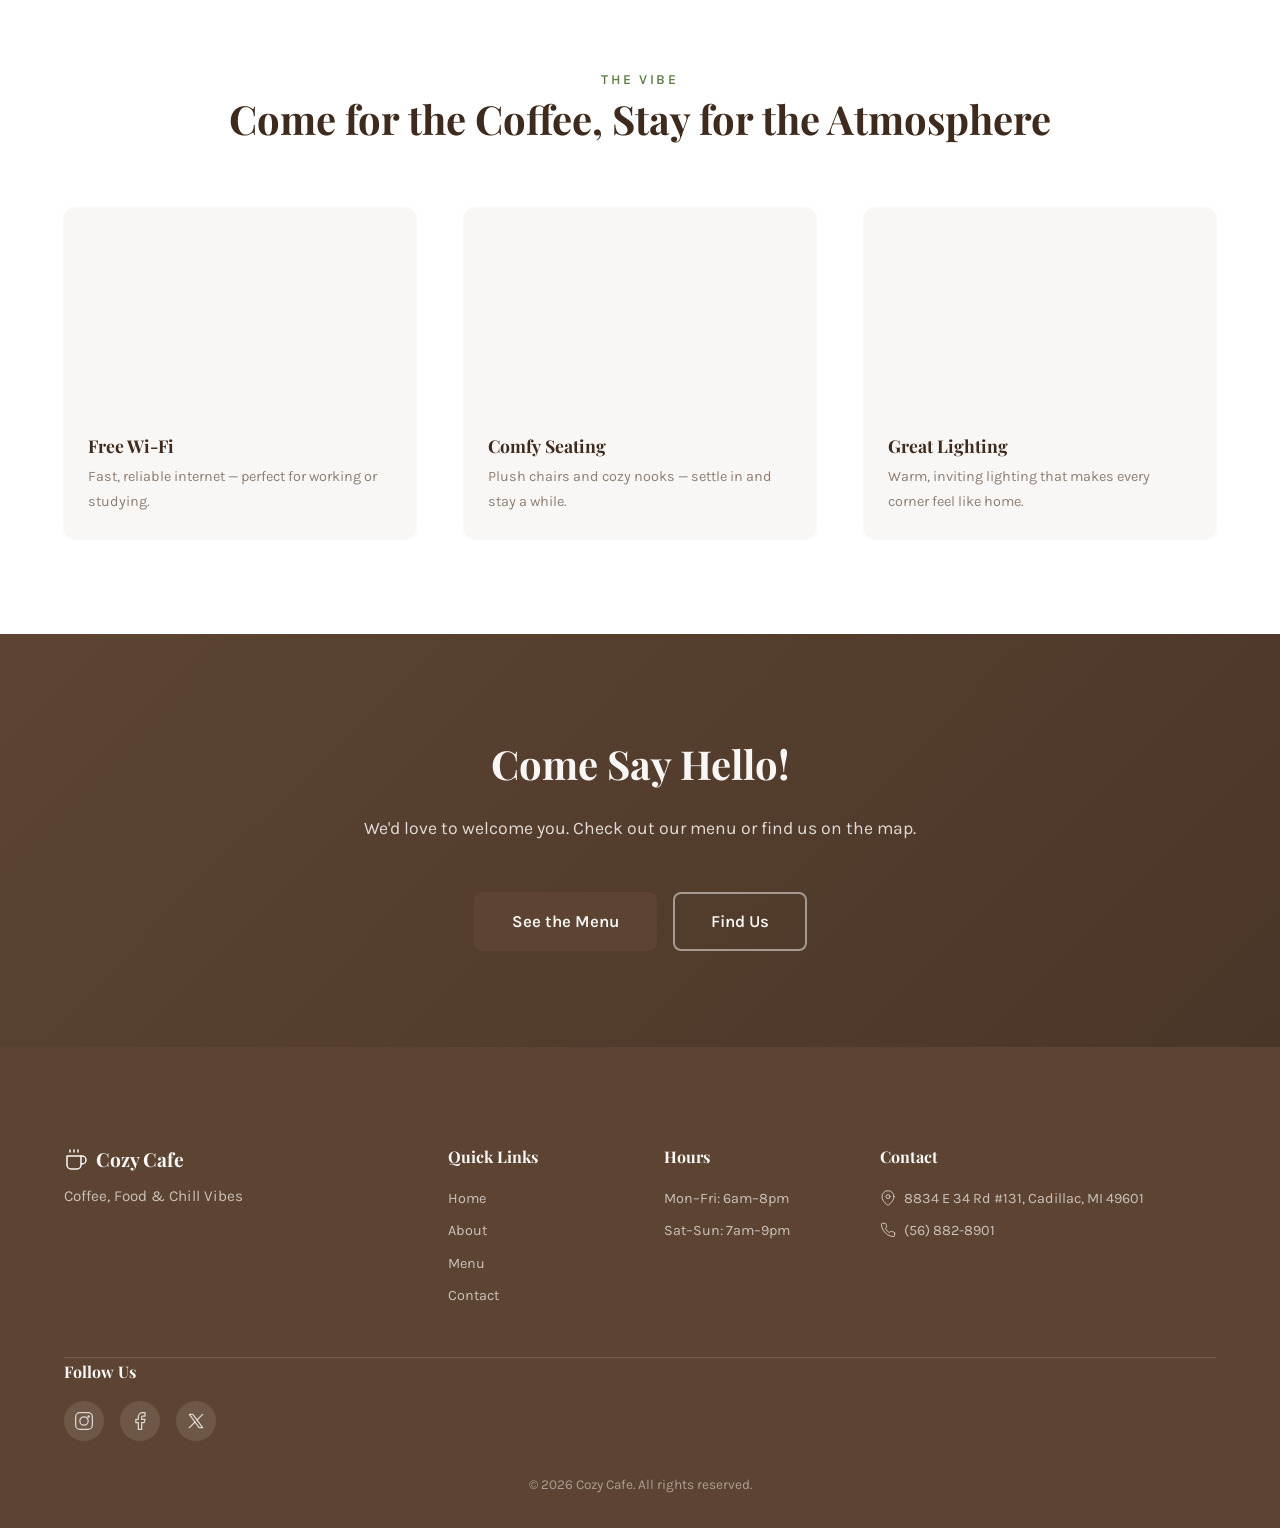
==== commit 19425c2a: "Add social media links to footer across all pages - Instagram, Facebook, Twitter/X icons with SVG - " ====
--- a/about.html
+++ b/about.html
@@ -1,199 +1,396 @@
-<!DOCTYPE html>
+<!doctype html>
 <html lang="en">
-<head>
-  <meta charset="UTF-8">
-  <meta name="viewport" content="width=device-width, initial-scale=1.0">
-  <title>About — Cozy Cafe | Cadillac, MI</title>
-  <meta name="description" content="Learn about Cozy Cafe in Cadillac, MI — our story, our values, and what makes us your cozy neighborhood spot.">
-  <link rel="preconnect" href="https://fonts.googleapis.com">
-  <link rel="preconnect" href="https://fonts.gstatic.com" crossorigin>
-  <link href="https://fonts.googleapis.com/css2?family=Karla:wght@300;400;500;600;700&family=Playfair+Display:wght@400;500;600;700;800&display=swap" rel="stylesheet">
-  <link rel="stylesheet" href="style.css">
-</head>
-<body>
-
-  <!-- Navigation -->
-  <nav class="navbar" id="navbar">
-    <div class="nav-container">
-      <a href="index.html" class="nav-logo" aria-label="Cozy Cafe Home">
-        <svg class="logo-icon" viewBox="0 0 24 24" fill="none" stroke="currentColor" stroke-width="1.5" stroke-linecap="round" stroke-linejoin="round">
-          <path d="M17 8h1a4 4 0 1 1 0 8h-1"/>
-          <path d="M3 8h14v9a4 4 0 0 1-4 4H7a4 4 0 0 1-4-4V8z"/>
-          <line x1="6" y1="2" x2="6" y2="4"/>
-          <line x1="10" y1="2" x2="10" y2="4"/>
-          <line x1="14" y1="2" x2="14" y2="4"/>
-        </svg>
-        Cozy Cafe
-      </a>
-      <button class="nav-toggle" id="navToggle" aria-label="Toggle navigation menu" aria-expanded="false">
-        <span class="hamburger"></span>
-      </button>
-      <ul class="nav-links" id="navLinks">
-        <li><a href="index.html">Home</a></li>
-        <li><a href="about.html" class="active">About</a></li>
-        <li><a href="menu.html">Menu</a></li>
-        <li><a href="contact.html">Contact</a></li>
-      </ul>
-    </div>
-  </nav>
-
-  <!-- Page Header -->
-  <header class="page-header">
-    <div class="container">
-      <p class="page-subtitle">Our Story</p>
-      <h1 class="page-title">About Cozy Cafe</h1>
-    </div>
-  </header>
-
-  <!-- Our Story -->
-  <section class="about-story">
-    <div class="container">
-      <div class="story-grid">
-        <div class="story-image">
-          <img src="https://images.unsplash.com/photo-1554118811-1e0d58224f24?w=600&h=400&fit=crop" alt="Interior of Cozy Cafe with warm lighting and wooden furniture" loading="lazy">
-        </div>
-        <div class="story-content">
-          <h2>Where Comfort Meets Community</h2>
-          <p>Cozy Cafe started with a simple idea: create a space where you can slow down, enjoy great coffee, and feel at home. Nestled in Cadillac, Michigan, we've been serving our community with freshly brewed coffee, homemade pastries, and hearty meals made with love.</p>
-          <p>Whether you're a student cramming for exams, a professional looking for a quiet workspace, or a family enjoying a weekend treat — there's a seat waiting for you at Cozy Cafe.</p>
-        </div>
-      </div>
-    </div>
-  </section>
-
-  <!-- Our Values -->
-  <section class="values-section">
-    <div class="container">
-      <div class="section-header">
-        <p class="section-subtitle">What We Believe In</p>
-        <h2 class="section-title">Our Values</h2>
-      </div>
-      <div class="values-grid">
-        <div class="value-card">
-          <div class="value-icon">
-            <svg viewBox="0 0 24 24" fill="none" stroke="currentColor" stroke-width="1.5" stroke-linecap="round" stroke-linejoin="round"><path d="M20.84 4.61a5.5 5.5 0 0 0-7.78 0L12 5.67l-1.06-1.06a5.5 5.5 0 0 0-7.78 7.78l1.06 1.06L12 21.23l7.78-7.78 1.06-1.06a5.5 5.5 0 0 0 0-7.78z"/></svg>
-          </div>
-          <h3>Made with Love</h3>
-          <p>Every pastry is baked in-house, every sandwich is made to order. We believe food tastes better when it's crafted with care.</p>
-        </div>
-        <div class="value-card">
-          <div class="value-icon">
-            <svg viewBox="0 0 24 24" fill="none" stroke="currentColor" stroke-width="1.5" stroke-linecap="round" stroke-linejoin="round"><path d="M17 21v-2a4 4 0 0 0-4-4H5a4 4 0 0 0-4 4v2"/><circle cx="9" cy="7" r="4"/><path d="M23 21v-2a4 4 0 0 0-3-3.87"/><path d="M16 3.13a4 4 0 0 1 0 7.75"/></svg>
-          </div>
-          <h3>Community First</h3>
-          <p>We're more than a cafe — we're a gathering place. A spot where neighbors become friends over a shared cup of coffee.</p>
-        </div>
-        <div class="value-card">
-          <div class="value-icon">
-            <svg viewBox="0 0 24 24" fill="none" stroke="currentColor" stroke-width="1.5" stroke-linecap="round" stroke-linejoin="round"><path d="M12 22s8-4 8-10V5l-8-3-8 3v7c0 6 8 10 8 10z"/></svg>
-          </div>
-          <h3>Fresh &amp; Local</h3>
-          <p>We source our ingredients locally whenever possible, supporting Cadillac farmers and ensuring the freshest flavors on your plate.</p>
-        </div>
-      </div>
-    </div>
-  </section>
-
-  <!-- Atmosphere -->
-  <section class="atmosphere-section">
-    <div class="container">
-      <div class="section-header">
-        <p class="section-subtitle">The Vibe</p>
-        <h2 class="section-title">Come for the Coffee, Stay for the Atmosphere</h2>
-      </div>
-      <div class="atmosphere-grid">
-        <div class="atmosphere-card">
-          <div class="atmosphere-image" style="background-image: url('https://images.unsplash.com/photo-1495474472287-4d71bcdd2085?w=400&h=300&fit=crop');"></div>
-          <div class="atmosphere-info">
-            <h3>Free Wi-Fi</h3>
-            <p>Fast, reliable internet — perfect for working or studying.</p>
-          </div>
-        </div>
-        <div class="atmosphere-card">
-          <div class="atmosphere-image" style="background-image: url('https://images.unsplash.com/photo-1445116572660-23e033e0e03a?w=400&h=300&fit=crop');"></div>
-          <div class="atmosphere-info">
-            <h3>Comfy Seating</h3>
-            <p>Plush chairs and cozy nooks — settle in and stay a while.</p>
-          </div>
-        </div>
-        <div class="atmosphere-card">
-          <div class="atmosphere-image" style="background-image: url('https://images.unsplash.com/photo-1517248135467-4c7edcad34c4?w=400&h=300&fit=crop');"></div>
-          <div class="atmosphere-info">
-            <h3>Great Lighting</h3>
-            <p>Warm, inviting lighting that makes every corner feel like home.</p>
-          </div>
-        </div>
-      </div>
-    </div>
-  </section>
-
-  <!-- CTA -->
-  <section class="cta-section">
-    <div class="container">
-      <div class="cta-content">
-        <h2 class="cta-title">Come Say Hello!</h2>
-        <p class="cta-text">We'd love to welcome you. Check out our menu or find us on the map.</p>
-        <div class="cta-actions">
-          <a href="menu.html" class="btn btn-primary btn-lg">See the Menu</a>
-          <a href="contact.html" class="btn btn-outline-light btn-lg">Find Us</a>
-        </div>
-      </div>
-    </div>
-  </section>
-
-  <!-- Footer -->
-  <footer class="footer">
-    <div class="container">
-      <div class="footer-grid">
-        <div class="footer-brand">
-          <div class="footer-logo">
-            <svg class="logo-icon" viewBox="0 0 24 24" fill="none" stroke="currentColor" stroke-width="1.5" stroke-linecap="round" stroke-linejoin="round">
-              <path d="M17 8h1a4 4 0 1 1 0 8h-1"/>
-              <path d="M3 8h14v9a4 4 0 0 1-4 4H7a4 4 0 0 1-4-4V8z"/>
-              <line x1="6" y1="2" x2="6" y2="4"/>
-              <line x1="10" y1="2" x2="10" y2="4"/>
-              <line x1="14" y1="2" x2="14" y2="4"/>
-            </svg>
-            Cozy Cafe
-          </div>
-          <p class="footer-tagline">Coffee, Food &amp; Chill Vibes</p>
+  <head>
+    <meta charset="UTF-8" />
+    <meta name="viewport" content="width=device-width, initial-scale=1.0" />
+    <title>About — Cozy Cafe | Cadillac, MI</title>
+    <meta
+      name="description"
+      content="Learn about Cozy Cafe in Cadillac, MI — our story, our values, and what makes us your cozy neighborhood spot."
+    />
+    <link rel="preconnect" href="https://fonts.googleapis.com" />
+    <link rel="preconnect" href="https://fonts.gstatic.com" crossorigin />
+    <link
+      href="https://fonts.googleapis.com/css2?family=Karla:wght@300;400;500;600;700&family=Playfair+Display:wght@400;500;600;700;800&display=swap"
+      rel="stylesheet"
+    />
+    <link rel="icon" type="image/svg+xml" href="favicon.svg" />
+    <link rel="stylesheet" href="style.css" />
+  </head>
+  <body>
+    <!-- Navigation -->
+    <nav class="navbar" id="navbar">
+      <div class="nav-container">
+        <a href="index.html" class="nav-logo" aria-label="Cozy Cafe Home">
+          <svg
+            class="logo-icon"
+            viewBox="0 0 24 24"
+            fill="none"
+            stroke="currentColor"
+            stroke-width="1.5"
+            stroke-linecap="round"
+            stroke-linejoin="round"
+          >
+            <path d="M17 8h1a4 4 0 1 1 0 8h-1" />
+            <path d="M3 8h14v9a4 4 0 0 1-4 4H7a4 4 0 0 1-4-4V8z" />
+            <line x1="6" y1="2" x2="6" y2="4" />
+            <line x1="10" y1="2" x2="10" y2="4" />
+            <line x1="14" y1="2" x2="14" y2="4" />
+          </svg>
+          Cozy Cafe
+        </a>
+        <button
+          class="nav-toggle"
+          id="navToggle"
+          aria-label="Toggle navigation menu"
+          aria-expanded="false"
+        >
+          <span class="hamburger"></span>
+        </button>
+        <ul class="nav-links" id="navLinks">
+          <li><a href="index.html">Home</a></li>
+          <li><a href="about.html" class="active">About</a></li>
+          <li><a href="menu.html">Menu</a></li>
+          <li><a href="contact.html">Contact</a></li>
+        </ul>
+      </div>
+    </nav>
+
+    <!-- Page Header -->
+    <header class="page-header">
+      <div class="container">
+        <p class="page-subtitle">Our Story</p>
+        <h1 class="page-title">About Cozy Cafe</h1>
+      </div>
+    </header>
+
+    <!-- Our Story -->
+    <section class="about-story">
+      <div class="container">
+        <div class="story-grid">
+          <div class="story-image">
+            <img
+              src="https://images.unsplash.com/photo-1554118811-1e0d58224f24?w=600&h=400&fit=crop"
+              alt="Interior of Cozy Cafe with warm lighting and wooden furniture"
+              loading="lazy"
+            />
+          </div>
+          <div class="story-content">
+            <h2>Where Comfort Meets Community</h2>
+            <p>
+              Cozy Cafe started with a simple idea: create a space where you can
+              slow down, enjoy great coffee, and feel at home. Nestled in
+              Cadillac, Michigan, we've been serving our community with freshly
+              brewed coffee, homemade pastries, and hearty meals made with love.
+            </p>
+            <p>
+              Whether you're a student cramming for exams, a professional
+              looking for a quiet workspace, or a family enjoying a weekend
+              treat — there's a seat waiting for you at Cozy Cafe.
+            </p>
+          </div>
+        </div>
+      </div>
+    </section>
+
+    <!-- Our Values -->
+    <section class="values-section">
+      <div class="container">
+        <div class="section-header">
+          <p class="section-subtitle">What We Believe In</p>
+          <h2 class="section-title">Our Values</h2>
+        </div>
+        <div class="values-grid">
+          <div class="value-card">
+            <div class="value-icon">
+              <svg
+                viewBox="0 0 24 24"
+                fill="none"
+                stroke="currentColor"
+                stroke-width="1.5"
+                stroke-linecap="round"
+                stroke-linejoin="round"
+              >
+                <path
+                  d="M20.84 4.61a5.5 5.5 0 0 0-7.78 0L12 5.67l-1.06-1.06a5.5 5.5 0 0 0-7.78 7.78l1.06 1.06L12 21.23l7.78-7.78 1.06-1.06a5.5 5.5 0 0 0 0-7.78z"
+                />
+              </svg>
+            </div>
+            <h3>Made with Love</h3>
+            <p>
+              Every pastry is baked in-house, every sandwich is made to order.
+              We believe food tastes better when it's crafted with care.
+            </p>
+          </div>
+          <div class="value-card">
+            <div class="value-icon">
+              <svg
+                viewBox="0 0 24 24"
+                fill="none"
+                stroke="currentColor"
+                stroke-width="1.5"
+                stroke-linecap="round"
+                stroke-linejoin="round"
+              >
+                <path d="M17 21v-2a4 4 0 0 0-4-4H5a4 4 0 0 0-4 4v2" />
+                <circle cx="9" cy="7" r="4" />
+                <path d="M23 21v-2a4 4 0 0 0-3-3.87" />
+                <path d="M16 3.13a4 4 0 0 1 0 7.75" />
+              </svg>
+            </div>
+            <h3>Community First</h3>
+            <p>
+              We're more than a cafe — we're a gathering place. A spot where
+              neighbors become friends over a shared cup of coffee.
+            </p>
+          </div>
+          <div class="value-card">
+            <div class="value-icon">
+              <svg
+                viewBox="0 0 24 24"
+                fill="none"
+                stroke="currentColor"
+                stroke-width="1.5"
+                stroke-linecap="round"
+                stroke-linejoin="round"
+              >
+                <path d="M12 22s8-4 8-10V5l-8-3-8 3v7c0 6 8 10 8 10z" />
+              </svg>
+            </div>
+            <h3>Fresh &amp; Local</h3>
+            <p>
+              We source our ingredients locally whenever possible, supporting
+              Cadillac farmers and ensuring the freshest flavors on your plate.
+            </p>
+          </div>
+        </div>
+      </div>
+    </section>
+
+    <!-- Atmosphere -->
+    <section class="atmosphere-section">
+      <div class="container">
+        <div class="section-header">
+          <p class="section-subtitle">The Vibe</p>
+          <h2 class="section-title">
+            Come for the Coffee, Stay for the Atmosphere
+          </h2>
+        </div>
+        <div class="atmosphere-grid">
+          <div class="atmosphere-card">
+            <div
+              class="atmosphere-image"
+              style="
+                background-image: url(&quot;https://images.unsplash.com/photo-1495474472287-4d71bcdd2085?w=400&h=300&fit=crop&quot;);
+              "
+            ></div>
+            <div class="atmosphere-info">
+              <h3>Free Wi-Fi</h3>
+              <p>Fast, reliable internet — perfect for working or studying.</p>
+            </div>
+          </div>
+          <div class="atmosphere-card">
+            <div
+              class="atmosphere-image"
+              style="
+                background-image: url(&quot;https://images.unsplash.com/photo-1442512595331-e89e73853f31?w=400&h=300&fit=crop&quot;);
+              "
+            ></div>
+            <div class="atmosphere-info">
+              <h3>Comfy Seating</h3>
+              <p>Plush chairs and cozy nooks — settle in and stay a while.</p>
+            </div>
+          </div>
+          <div class="atmosphere-card">
+            <div
+              class="atmosphere-image"
+              style="
+                background-image: url(&quot;https://images.unsplash.com/photo-1517248135467-4c7edcad34c4?w=400&h=300&fit=crop&quot;);
+              "
+            ></div>
+            <div class="atmosphere-info">
+              <h3>Great Lighting</h3>
+              <p>
+                Warm, inviting lighting that makes every corner feel like home.
+              </p>
+            </div>
+          </div>
+        </div>
+      </div>
+    </section>
+
+    <!-- CTA -->
+    <section class="cta-section">
+      <div class="container">
+        <div class="cta-content">
+          <h2 class="cta-title">Come Say Hello!</h2>
+          <p class="cta-text">
+            We'd love to welcome you. Check out our menu or find us on the map.
+          </p>
+          <div class="cta-actions">
+            <a href="menu.html" class="btn btn-primary btn-lg">See the Menu</a>
+            <a href="contact.html" class="btn btn-outline-light btn-lg"
+              >Find Us</a
+            >
+          </div>
+        </div>
+      </div>
+    </section>
+
+    <!-- Footer -->
+    <footer class="footer">
+      <div class="container">
+        <div class="footer-grid">
+          <div class="footer-brand">
+            <div class="footer-logo">
+              <svg
+                class="logo-icon"
+                viewBox="0 0 24 24"
+                fill="none"
+                stroke="currentColor"
+                stroke-width="1.5"
+                stroke-linecap="round"
+                stroke-linejoin="round"
+              >
+                <path d="M17 8h1a4 4 0 1 1 0 8h-1" />
+                <path d="M3 8h14v9a4 4 0 0 1-4 4H7a4 4 0 0 1-4-4V8z" />
+                <line x1="6" y1="2" x2="6" y2="4" />
+                <line x1="10" y1="2" x2="10" y2="4" />
+                <line x1="14" y1="2" x2="14" y2="4" />
+              </svg>
+              Cozy Cafe
+            </div>
+            <p class="footer-tagline">Coffee, Food &amp; Chill Vibes</p>
+          </div>
+          <div class="footer-links-group">
+            <h4 class="footer-heading">Quick Links</h4>
+            <ul class="footer-links">
+              <li><a href="index.html">Home</a></li>
+              <li><a href="about.html">About</a></li>
+              <li><a href="menu.html">Menu</a></li>
+              <li><a href="contact.html">Contact</a></li>
+            </ul>
+          </div>
+          <div class="footer-links-group">
+            <h4 class="footer-heading">Hours</h4>
+            <ul class="footer-links">
+              <li>Mon–Fri: 6am–8pm</li>
+              <li>Sat–Sun: 7am–9pm</li>
+            </ul>
+          </div>
+          <div class="footer-links-group">
+            <h4 class="footer-heading">Contact</h4>
+            <ul class="footer-links">
+              <li>
+                <svg
+                  class="footer-icon"
+                  viewBox="0 0 24 24"
+                  fill="none"
+                  stroke="currentColor"
+                  stroke-width="1.5"
+                  stroke-linecap="round"
+                  stroke-linejoin="round"
+                >
+                  <path d="M21 10c0 7-9 13-9 13s-9-6-9-13a9 9 0 0 1 18 0z" />
+                  <circle cx="12" cy="10" r="3" />
+                </svg>
+                8834 E 34 Rd #131, Cadillac, MI 49601
+              </li>
+              <li>
+                <svg
+                  class="footer-icon"
+                  viewBox="0 0 24 24"
+                  fill="none"
+                  stroke="currentColor"
+                  stroke-width="1.5"
+                  stroke-linecap="round"
+                  stroke-linejoin="round"
+                >
+                  <path
+                    d="M22 16.92v3a2 2 0 0 1-2.18 2 19.79 19.79 0 0 1-8.63-3.07 19.5 19.5 0 0 1-6-6 19.79 19.79 0 0 1-3.07-8.67A2 2 0 0 1 4.11 2h3a2 2 0 0 1 2 1.72 12.84 12.84 0 0 0 .7 2.81 2 2 0 0 1-.45 2.11L8.09 9.91a16 16 0 0 0 6 6l1.27-1.27a2 2 0 0 1 2.11-.45 12.84 12.84 0 0 0 2.81.7A2 2 0 0 1 22 16.92z"
+                  />
+                </svg>
+                (56) 882-8901
+              </li>
+            </ul>
+          </div>
         </div>
         <div class="footer-links-group">
-          <h4 class="footer-heading">Quick Links</h4>
-          <ul class="footer-links">
-            <li><a href="index.html">Home</a></li>
-            <li><a href="about.html">About</a></li>
-            <li><a href="menu.html">Menu</a></li>
-            <li><a href="contact.html">Contact</a></li>
-          </ul>
-        </div>
-        <div class="footer-links-group">
-          <h4 class="footer-heading">Hours</h4>
-          <ul class="footer-links">
-            <li>Mon–Fri: 6am–8pm</li>
-            <li>Sat–Sun: 7am–9pm</li>
-          </ul>
-        </div>
-        <div class="footer-links-group">
-          <h4 class="footer-heading">Contact</h4>
-          <ul class="footer-links">
-            <li>
-              <svg class="footer-icon" viewBox="0 0 24 24" fill="none" stroke="currentColor" stroke-width="1.5" stroke-linecap="round" stroke-linejoin="round"><path d="M21 10c0 7-9 13-9 13s-9-6-9-13a9 9 0 0 1 18 0z"/><circle cx="12" cy="10" r="3"/></svg>
-              8834 E 34 Rd #131, Cadillac, MI 49601
-            </li>
-            <li>
-              <svg class="footer-icon" viewBox="0 0 24 24" fill="none" stroke="currentColor" stroke-width="1.5" stroke-linecap="round" stroke-linejoin="round"><path d="M22 16.92v3a2 2 0 0 1-2.18 2 19.79 19.79 0 0 1-8.63-3.07 19.5 19.5 0 0 1-6-6 19.79 19.79 0 0 1-3.07-8.67A2 2 0 0 1 4.11 2h3a2 2 0 0 1 2 1.72 12.84 12.84 0 0 0 .7 2.81 2 2 0 0 1-.45 2.11L8.09 9.91a16 16 0 0 0 6 6l1.27-1.27a2 2 0 0 1 2.11-.45 12.84 12.84 0 0 0 2.81.7A2 2 0 0 1 22 16.92z"/></svg>
-              (56) 882-8901
-            </li>
-          </ul>
-        </div>
-      </div>
-      <div class="footer-bottom">
-        <p>&copy; 2026 Cozy Cafe. All rights reserved.</p>
-      </div>
-    </div>
-  </footer>
-
-  <script src="script.js"></script>
-</body>
-</html>+          <h4 class="footer-heading">Follow Us</h4>
+          <div class="footer-social">
+            <a
+              href="https://instagram.com/cozycafe"
+              class="social-link"
+              aria-label="Instagram"
+              target="_blank"
+              rel="noopener noreferrer"
+            >
+              <svg
+                viewBox="0 0 24 24"
+                fill="none"
+                stroke="currentColor"
+                stroke-width="1.5"
+                stroke-linecap="round"
+                stroke-linejoin="round"
+              >
+                <rect x="2" y="2" width="20" height="20" rx="5" />
+                <circle cx="12" cy="12" r="5" />
+                <circle
+                  cx="17.5"
+                  cy="6.5"
+                  r="1.5"
+                  fill="currentColor"
+                  stroke="none"
+                />
+              </svg>
+            </a>
+            <a
+              href="https://facebook.com/cozycafe"
+              class="social-link"
+              aria-label="Facebook"
+              target="_blank"
+              rel="noopener noreferrer"
+            >
+              <svg
+                viewBox="0 0 24 24"
+                fill="none"
+                stroke="currentColor"
+                stroke-width="1.5"
+                stroke-linecap="round"
+                stroke-linejoin="round"
+              >
+                <path
+                  d="M18 2h-3a5 5 0 0 0-5 5v3H7v4h3v8h4v-8h3l1-4h-4V7a1 1 0 0 1 1-1h3z"
+                />
+              </svg>
+            </a>
+            <a
+              href="https://twitter.com/cozycafe"
+              class="social-link"
+              aria-label="Twitter"
+              target="_blank"
+              rel="noopener noreferrer"
+            >
+              <svg
+                viewBox="0 0 24 24"
+                fill="none"
+                stroke="currentColor"
+                stroke-width="1.5"
+                stroke-linecap="round"
+                stroke-linejoin="round"
+              >
+                <path d="M4 4l11.733 16h4.267l-11.733-16z" />
+                <path d="M4 20l6.768-6.768M20 4l-6.768 6.768" />
+              </svg>
+            </a>
+          </div>
+        </div>
+        <div class="footer-bottom">
+          <p>&copy; 2026 Cozy Cafe. All rights reserved.</p>
+        </div>
+      </div>
+    </footer>
+
+    <script src="script.js"></script>
+  </body>
+</html>
--- a/style.css
+++ b/style.css
@@ -7,30 +7,31 @@
 /* --- CSS Custom Properties --- */
 :root {
   /* Primary palette */
-  --color-primary: #5D4432;
-  --color-primary-dark: #4A3628;
-  --color-primary-light: #7A5C48;
-  --color-secondary: #E9E3DD;
-  --color-accent: #789B5A;
-  --color-accent-dark: #5E7D45;
-  --color-cta: #CA8A04;
-  --color-cta-hover: #A67603;
+  --color-primary: #5d4432;
+  --color-primary-dark: #4a3628;
+  --color-primary-light: #7a5c48;
+  --color-secondary: #e9e3dd;
+  --color-accent: #789b5a;
+  --color-accent-dark: #5e7d45;
+  --color-cta: #ca8a04;
+  --color-cta-hover: #a67603;
 
   /* Surfaces */
-  --color-bg: #F9F7F5;
-  --color-surface: #FFFFFF;
-  --color-surface-alt: #F5F0EB;
-  --color-border: #DDD5CB;
+  --color-bg: #f9f7f5;
+  --color-surface: #ffffff;
+  --color-surface-alt: #f5f0eb;
+  --color-border: #ddd5cb;
 
   /* Text */
-  --color-text: #3E2B1E;
-  --color-text-light: #6B5A4E;
-  --color-text-muted: #8C7E73;
-  --color-text-inverse: #F9F7F5;
+  --color-text: #3e2b1e;
+  --color-text-light: #6b5a4e;
+  --color-text-muted: #8c7e73;
+  --color-text-inverse: #f9f7f5;
 
   /* Typography */
-  --font-heading: 'Playfair Display', Georgia, 'Times New Roman', serif;
-  --font-body: 'Karla', -apple-system, BlinkMacSystemFont, 'Segoe UI', Roboto, sans-serif;
+  --font-heading: "Playfair Display", Georgia, "Times New Roman", serif;
+  --font-body:
+    "Karla", -apple-system, BlinkMacSystemFont, "Segoe UI", Roboto, sans-serif;
 
   /* Spacing */
   --space-xs: 0.25rem;
@@ -49,9 +50,9 @@
   --border-radius-xl: 16px;
 
   /* Shadows */
-  --shadow-sm: 0 1px 3px rgba(93,68,50,0.08);
-  --shadow-md: 0 4px 12px rgba(93,68,50,0.1);
-  --shadow-lg: 0 8px 30px rgba(93,68,50,0.12);
+  --shadow-sm: 0 1px 3px rgba(93, 68, 50, 0.08);
+  --shadow-md: 0 4px 12px rgba(93, 68, 50, 0.1);
+  --shadow-lg: 0 8px 30px rgba(93, 68, 50, 0.12);
 
   /* Transitions */
   --transition-fast: 150ms ease;
@@ -63,7 +64,9 @@
 }
 
 /* --- Reset & Base --- */
-*, *::before, *::after {
+*,
+*::before,
+*::after {
   box-sizing: border-box;
   margin: 0;
   padding: 0;
@@ -141,7 +144,9 @@
   backdrop-filter: blur(12px);
   -webkit-backdrop-filter: blur(12px);
   border-bottom: 1px solid var(--color-border);
-  transition: background var(--transition-base), box-shadow var(--transition-base);
+  transition:
+    background var(--transition-base),
+    box-shadow var(--transition-base);
 }
 
 .navbar.scrolled {
@@ -198,7 +203,7 @@
 }
 
 .nav-links a::after {
-  content: '';
+  content: "";
   position: absolute;
   bottom: 0;
   left: 0;
@@ -239,7 +244,7 @@
 
 .hamburger::before,
 .hamburger::after {
-  content: '';
+  content: "";
   position: absolute;
   left: 0;
   width: 24px;
@@ -275,18 +280,24 @@
   display: flex;
   align-items: center;
   justify-content: center;
-  background-image: url('https://images.unsplash.com/photo-1501339847302-ac42624da607?w=1600&h=900&fit=crop');
+  background-image: url("https://images.unsplash.com/photo-1501339847302-ac42624da607?w=1600&h=900&fit=crop");
   background-size: cover;
   background-position: center;
   background-repeat: no-repeat;
   margin-top: 0;
-  padding: calc(var(--navbar-height) + var(--space-3xl)) var(--space-lg) var(--space-3xl);
+  padding: calc(var(--navbar-height) + var(--space-3xl)) var(--space-lg)
+    var(--space-3xl);
 }
 
 .hero-overlay {
   position: absolute;
   inset: 0;
-  background: linear-gradient(135deg, rgba(62, 43, 30, 0.85) 0%, rgba(93, 68, 50, 0.7) 50%, rgba(120, 155, 90, 0.3) 100%);
+  background: linear-gradient(
+    135deg,
+    rgba(62, 43, 30, 0.85) 0%,
+    rgba(93, 68, 50, 0.7) 50%,
+    rgba(120, 155, 90, 0.3) 100%
+  );
 }
 
 .hero-content {
@@ -408,8 +419,13 @@
 
 /* --- Page Header (inner pages) --- */
 .page-header {
-  padding: calc(var(--navbar-height) + var(--space-4xl)) var(--space-lg) var(--space-3xl);
-  background: linear-gradient(135deg, var(--color-primary) 0%, var(--color-primary-dark) 100%);
+  padding: calc(var(--navbar-height) + var(--space-4xl)) var(--space-lg)
+    var(--space-3xl);
+  background: linear-gradient(
+    135deg,
+    var(--color-primary) 0%,
+    var(--color-primary-dark) 100%
+  );
   text-align: center;
 }
 
@@ -472,7 +488,9 @@
   padding: var(--space-2xl);
   border-radius: var(--border-radius-lg);
   background: var(--color-bg);
-  transition: transform var(--transition-base), box-shadow var(--transition-base);
+  transition:
+    transform var(--transition-base),
+    box-shadow var(--transition-base);
 }
 
 .feature-card:hover {
@@ -528,7 +546,9 @@
   border-radius: var(--border-radius-lg);
   overflow: hidden;
   box-shadow: var(--shadow-sm);
-  transition: transform var(--transition-base), box-shadow var(--transition-base);
+  transition:
+    transform var(--transition-base),
+    box-shadow var(--transition-base);
 }
 
 .popular-card:hover {
@@ -586,7 +606,11 @@
 /* --- CTA Section --- */
 .cta-section {
   padding: var(--space-4xl) 0;
-  background: linear-gradient(135deg, var(--color-primary) 0%, var(--color-primary-dark) 100%);
+  background: linear-gradient(
+    135deg,
+    var(--color-primary) 0%,
+    var(--color-primary-dark) 100%
+  );
 }
 
 .cta-content {
@@ -670,7 +694,9 @@
   background: var(--color-surface);
   border-radius: var(--border-radius-lg);
   box-shadow: var(--shadow-sm);
-  transition: transform var(--transition-base), box-shadow var(--transition-base);
+  transition:
+    transform var(--transition-base),
+    box-shadow var(--transition-base);
 }
 
 .value-card:hover {
@@ -726,7 +752,9 @@
   border-radius: var(--border-radius-lg);
   overflow: hidden;
   box-shadow: var(--shadow-sm);
-  transition: transform var(--transition-base), box-shadow var(--transition-base);
+  transition:
+    transform var(--transition-base),
+    box-shadow var(--transition-base);
 }
 
 .atmosphere-card:hover {
@@ -970,7 +998,9 @@
   font-size: 1rem;
   color: var(--color-text);
   background: var(--color-bg);
-  transition: border-color var(--transition-fast), box-shadow var(--transition-fast);
+  transition:
+    border-color var(--transition-fast),
+    box-shadow var(--transition-fast);
 }
 
 .form-group input:focus,
@@ -992,13 +1022,13 @@
 
 .form-error {
   font-size: 0.8rem;
-  color: #DC2626;
+  color: #dc2626;
   display: none;
 }
 
 .form-group.error input,
 .form-group.error textarea {
-  border-color: #DC2626;
+  border-color: #dc2626;
 }
 
 .form-group.error .form-error {
@@ -1010,8 +1040,8 @@
   align-items: center;
   gap: var(--space-sm);
   padding: var(--space-md);
-  background: #F0FDF4;
-  border: 1px solid #BBF7D0;
+  background: #f0fdf4;
+  border: 1px solid #bbf7d0;
   border-radius: var(--border-radius);
   color: #166534;
   font-weight: 500;
@@ -1023,7 +1053,7 @@
 
 .form-success svg {
   flex-shrink: 0;
-  color: #16A34A;
+  color: #16a34a;
 }
 
 /* Map Section */
@@ -1114,6 +1144,36 @@
   height: 16px;
   flex-shrink: 0;
   margin-top: 3px;
+}
+
+/* Social Links */
+.footer-social {
+  display: flex;
+  gap: var(--space-md);
+  margin-top: var(--space-xs);
+}
+
+.social-link {
+  display: flex;
+  align-items: center;
+  justify-content: center;
+  width: 40px;
+  height: 40px;
+  border-radius: 50%;
+  background: rgba(249, 247, 245, 0.1);
+  color: rgba(249, 247, 245, 0.8);
+  transition: all var(--transition-base);
+}
+
+.social-link:hover {
+  background: rgba(249, 247, 245, 0.25);
+  color: var(--color-text-inverse);
+  transform: translateY(-2px);
+}
+
+.social-link svg {
+  width: 20px;
+  height: 20px;
 }
 
 .footer-bottom {
@@ -1136,7 +1196,7 @@
   }
 
   .footer-grid {
-    grid-template-columns: repeat(2, 1fr);
+    grid-template-columns: repeat(3, 1fr);
   }
 }
 
@@ -1158,7 +1218,8 @@
     background: var(--color-surface);
     flex-direction: column;
     align-items: flex-start;
-    padding: calc(var(--navbar-height) + var(--space-xl)) var(--space-xl) var(--space-xl);
+    padding: calc(var(--navbar-height) + var(--space-xl)) var(--space-xl)
+      var(--space-xl);
     gap: var(--space-lg);
     box-shadow: var(--shadow-lg);
     transition: right var(--transition-base);
@@ -1200,7 +1261,8 @@
   }
 
   .page-header {
-    padding: calc(var(--navbar-height) + var(--space-3xl)) var(--space-lg) var(--space-2xl);
+    padding: calc(var(--navbar-height) + var(--space-3xl)) var(--space-lg)
+      var(--space-2xl);
   }
 
   .story-image img {
@@ -1240,7 +1302,9 @@
 
 /* --- Reduced Motion --- */
 @media (prefers-reduced-motion: reduce) {
-  *, *::before, *::after {
+  *,
+  *::before,
+  *::after {
     animation-duration: 0.01ms !important;
     animation-iteration-count: 1 !important;
     transition-duration: 0.01ms !important;
@@ -1264,4 +1328,446 @@
 
 .skip-link:focus {
   top: var(--space-sm);
-}+}
+
+/* ==========================================
+   Animations & Transitions
+   ========================================== */
+
+/* --- Page load animation --- */
+@keyframes fadeInUp {
+  from {
+    opacity: 0;
+    transform: translateY(30px);
+  }
+  to {
+    opacity: 1;
+    transform: translateY(0);
+  }
+}
+
+@keyframes fadeIn {
+  from {
+    opacity: 0;
+  }
+  to {
+    opacity: 1;
+  }
+}
+
+@keyframes slideInLeft {
+  from {
+    opacity: 0;
+    transform: translateX(-40px);
+  }
+  to {
+    opacity: 1;
+    transform: translateX(0);
+  }
+}
+
+@keyframes slideInRight {
+  from {
+    opacity: 0;
+    transform: translateX(40px);
+  }
+  to {
+    opacity: 1;
+    transform: translateX(0);
+  }
+}
+
+@keyframes scaleIn {
+  from {
+    opacity: 0;
+    transform: scale(0.92);
+  }
+  to {
+    opacity: 1;
+    transform: scale(1);
+  }
+}
+
+@keyframes shimmer {
+  0% {
+    background-position: -200% center;
+  }
+  100% {
+    background-position: 200% center;
+  }
+}
+
+@keyframes float {
+  0%,
+  100% {
+    transform: translateY(0);
+  }
+  50% {
+    transform: translateY(-6px);
+  }
+}
+
+@keyframes pulse {
+  0%,
+  100% {
+    box-shadow: 0 0 0 0 rgba(93, 68, 50, 0.3);
+  }
+  50% {
+    box-shadow: 0 0 0 8px rgba(93, 68, 50, 0);
+  }
+}
+
+/* Hero entrance animations */
+.hero-content {
+  opacity: 0;
+  animation: fadeInUp 0.8s ease forwards;
+}
+
+.hero-subtitle {
+  animation-delay: 0.1s;
+  opacity: 0;
+  animation: fadeInUp 0.7s ease 0.1s forwards;
+}
+
+.hero-title {
+  animation-delay: 0.2s;
+}
+
+.hero-tagline {
+  animation-delay: 0.3s;
+  opacity: 0;
+  animation: fadeIn 0.7s ease 0.3s forwards;
+}
+
+.hero-description {
+  animation-delay: 0.4s;
+  opacity: 0;
+  animation: fadeIn 0.7s ease 0.4s forwards;
+}
+
+.hero-actions {
+  animation-delay: 0.5s;
+  opacity: 0;
+  animation: fadeInUp 0.7s ease 0.5s forwards;
+}
+
+/* Page header entrance */
+.page-header {
+  animation: fadeIn 0.6s ease forwards;
+}
+
+.page-subtitle {
+  opacity: 0;
+  animation: fadeInUp 0.6s ease 0.1s forwards;
+}
+
+.page-title {
+  opacity: 0;
+  animation: fadeInUp 0.6s ease 0.2s forwards;
+}
+
+/* --- Button interactions --- */
+.btn {
+  position: relative;
+  overflow: hidden;
+  transform: translateY(0);
+  transition: all 0.25s cubic-bezier(0.4, 0, 0.2, 1);
+}
+
+.btn::after {
+  content: "";
+  position: absolute;
+  inset: 0;
+  background: rgba(255, 255, 255, 0.15);
+  transform: translateX(-100%);
+  transition: transform 0.4s cubic-bezier(0.4, 0, 0.2, 1);
+}
+
+.btn:hover::after {
+  transform: translateX(0);
+}
+
+.btn:active {
+  transform: translateY(1px) scale(0.98);
+}
+
+.btn-primary:hover {
+  box-shadow: 0 4px 14px rgba(93, 68, 50, 0.35);
+}
+
+.btn-outline:hover,
+.btn-outline-light:hover {
+  box-shadow: 0 4px 14px rgba(249, 247, 245, 0.2);
+}
+
+/* --- Card entrance animations (stagger via JS) --- */
+.feature-card,
+.popular-card,
+.value-card,
+.atmosphere-card,
+.menu-item,
+.contact-detail-item,
+.story-image,
+.story-content {
+  opacity: 0;
+  transform: translateY(24px);
+  transition:
+    opacity 0.6s cubic-bezier(0.4, 0, 0.2, 1),
+    transform 0.6s cubic-bezier(0.4, 0, 0.2, 1),
+    box-shadow var(--transition-base);
+}
+
+.feature-card.visible,
+.popular-card.visible,
+.value-card.visible,
+.atmosphere-card.visible,
+.menu-item.visible,
+.contact-detail-item.visible,
+.story-image.visible,
+.story-content.visible {
+  opacity: 1;
+  transform: translateY(0);
+}
+
+/* --- Card hover effects --- */
+.feature-card:hover,
+.value-card:hover {
+  transform: translateY(-6px);
+  box-shadow: var(--shadow-lg);
+}
+
+.popular-card:hover {
+  transform: translateY(-6px);
+  box-shadow: var(--shadow-lg);
+}
+
+.atmosphere-card:hover {
+  transform: translateY(-6px);
+  box-shadow: var(--shadow-lg);
+}
+
+/* Image zoom on hover */
+.popular-image,
+.atmosphere-image {
+  transition: transform 0.5s cubic-bezier(0.4, 0, 0.2, 1);
+}
+
+.popular-card:hover .popular-image,
+.atmosphere-card:hover .atmosphere-image {
+  transform: scale(1.06);
+}
+
+/* Story image subtle float */
+.story-image.visible {
+  animation: float 6s ease-in-out infinite;
+  animation-delay: 1s;
+}
+
+/* --- Form field interactions --- */
+.form-group input,
+.form-group textarea {
+  transition:
+    border-color 0.3s cubic-bezier(0.4, 0, 0.2, 1),
+    box-shadow 0.3s cubic-bezier(0.4, 0, 0.2, 1),
+    background-color 0.3s ease;
+}
+
+.form-group input:focus,
+.form-group textarea:focus {
+  background: var(--color-surface);
+}
+
+.form-group.error input,
+.form-group.error textarea {
+  animation: shake 0.4s ease;
+}
+
+.form-success {
+  opacity: 0;
+  transform: translateY(10px);
+  transition:
+    opacity 0.5s ease,
+    transform 0.5s ease;
+}
+
+.form-success.visible {
+  opacity: 1;
+  transform: translateY(0);
+}
+
+@keyframes shake {
+  0%,
+  100% {
+    transform: translateX(0);
+  }
+  20%,
+  60% {
+    transform: translateX(-6px);
+  }
+  40%,
+  80% {
+    transform: translateX(6px);
+  }
+}
+
+/* --- Section header animation --- */
+.section-header {
+  opacity: 0;
+  transform: translateY(20px);
+  transition:
+    opacity 0.6s ease,
+    transform 0.6s ease;
+}
+
+.section-header.visible {
+  opacity: 1;
+  transform: translateY(0);
+}
+
+/* --- CTA section animation --- */
+.cta-content {
+  opacity: 0;
+  transform: translateY(20px);
+  transition:
+    opacity 0.6s ease,
+    transform 0.6s ease;
+}
+
+.cta-content.visible {
+  opacity: 1;
+  transform: translateY(0);
+}
+
+/* --- Nav link hover enhancement --- */
+.nav-links a {
+  position: relative;
+  padding: var(--space-xs) var(--space-sm);
+  border-radius: 4px;
+  transition:
+    color var(--transition-fast),
+    background-color var(--transition-fast);
+}
+
+.nav-links a:hover {
+  background-color: rgba(93, 68, 50, 0.06);
+}
+
+/* --- Menu category animation --- */
+.menu-category-header {
+  opacity: 0;
+  transform: translateX(-20px);
+  transition:
+    opacity 0.6s ease,
+    transform 0.6s ease;
+}
+
+.menu-category-header.visible {
+  opacity: 1;
+  transform: translateX(0);
+}
+
+/* --- Contact info animation --- */
+.contact-info {
+  opacity: 0;
+  transform: translateX(-30px);
+  transition:
+    opacity 0.6s ease,
+    transform 0.6s ease;
+}
+
+.contact-info.visible {
+  opacity: 1;
+  transform: translateX(0);
+}
+
+.contact-form-wrapper {
+  opacity: 0;
+  transform: translateX(30px);
+  transition:
+    opacity 0.6s ease,
+    transform 0.6s ease;
+}
+
+.contact-form-wrapper.visible {
+  opacity: 1;
+  transform: translateX(0);
+}
+
+/* --- Map fade-in --- */
+.map-section {
+  opacity: 0;
+  transform: translateY(20px);
+  transition:
+    opacity 0.6s ease,
+    transform 0.6s ease;
+}
+
+.map-section.visible {
+  opacity: 1;
+  transform: translateY(0);
+}
+
+/* --- Menu note pulse --- */
+.menu-note {
+  opacity: 0;
+  transform: translateY(10px);
+  transition:
+    opacity 0.6s ease,
+    transform 0.6s ease;
+}
+
+.menu-note.visible {
+  opacity: 1;
+  transform: translateY(0);
+}
+
+/* --- Footer reveal --- */
+.footer {
+  opacity: 0;
+  transform: translateY(20px);
+  transition:
+    opacity 0.6s ease,
+    transform 0.6s ease;
+}
+
+.footer.visible {
+  opacity: 1;
+  transform: translateY(0);
+}
+
+/* --- Hero overlay gradient shift --- */
+.hero-overlay {
+  transition: opacity 0.3s ease;
+}
+
+.hero:hover .hero-overlay {
+  opacity: 0.95;
+}
+
+/* --- Scroll progress indicator --- */
+.scroll-progress {
+  position: fixed;
+  top: 0;
+  left: 0;
+  height: 3px;
+  background: linear-gradient(90deg, var(--color-cta), var(--color-accent));
+  z-index: 200;
+  transition: width 0.1s linear;
+  border-radius: 0 2px 2px 0;
+}
+
+/* --- Mobile slide-in overlay --- */
+.nav-overlay {
+  display: none;
+  position: fixed;
+  inset: 0;
+  background: rgba(62, 43, 30, 0.5);
+  z-index: 98;
+  opacity: 0;
+  transition: opacity var(--transition-base);
+}
+
+.nav-overlay.active {
+  display: block;
+  opacity: 1;
+}
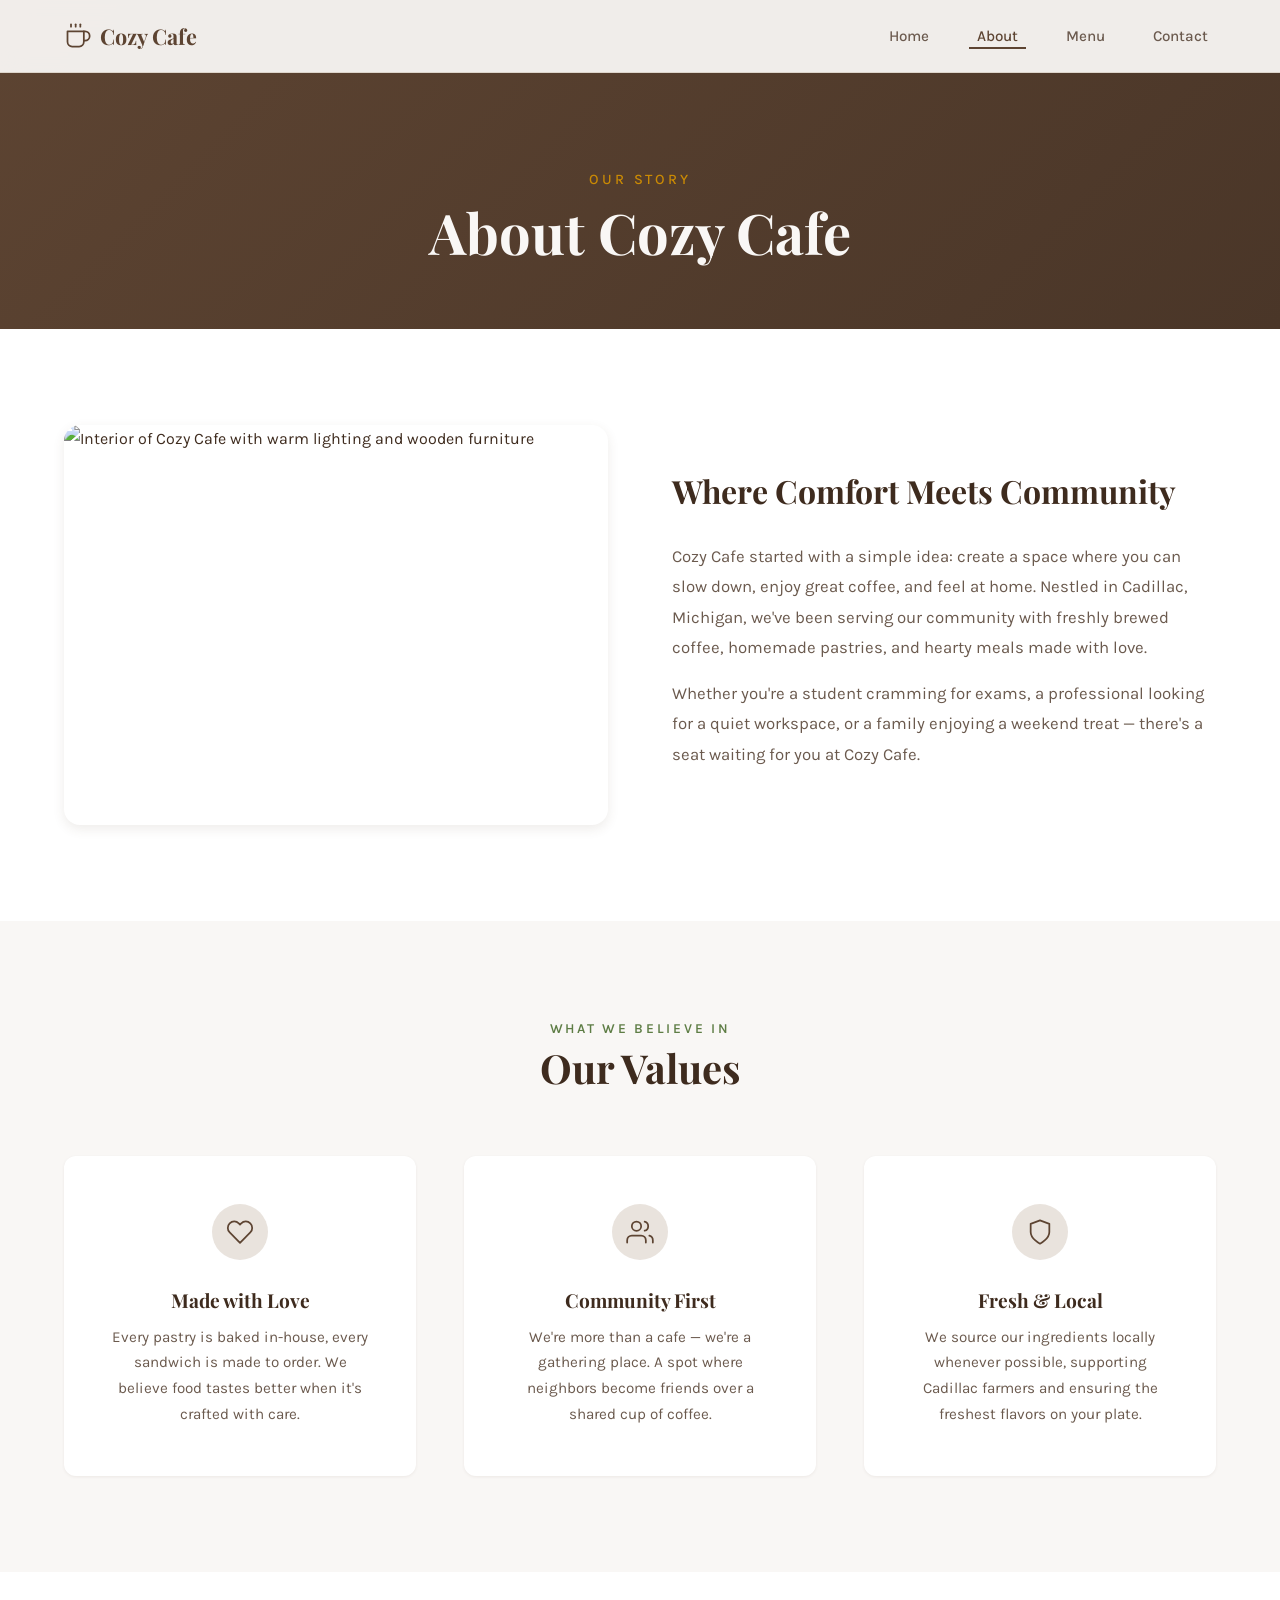
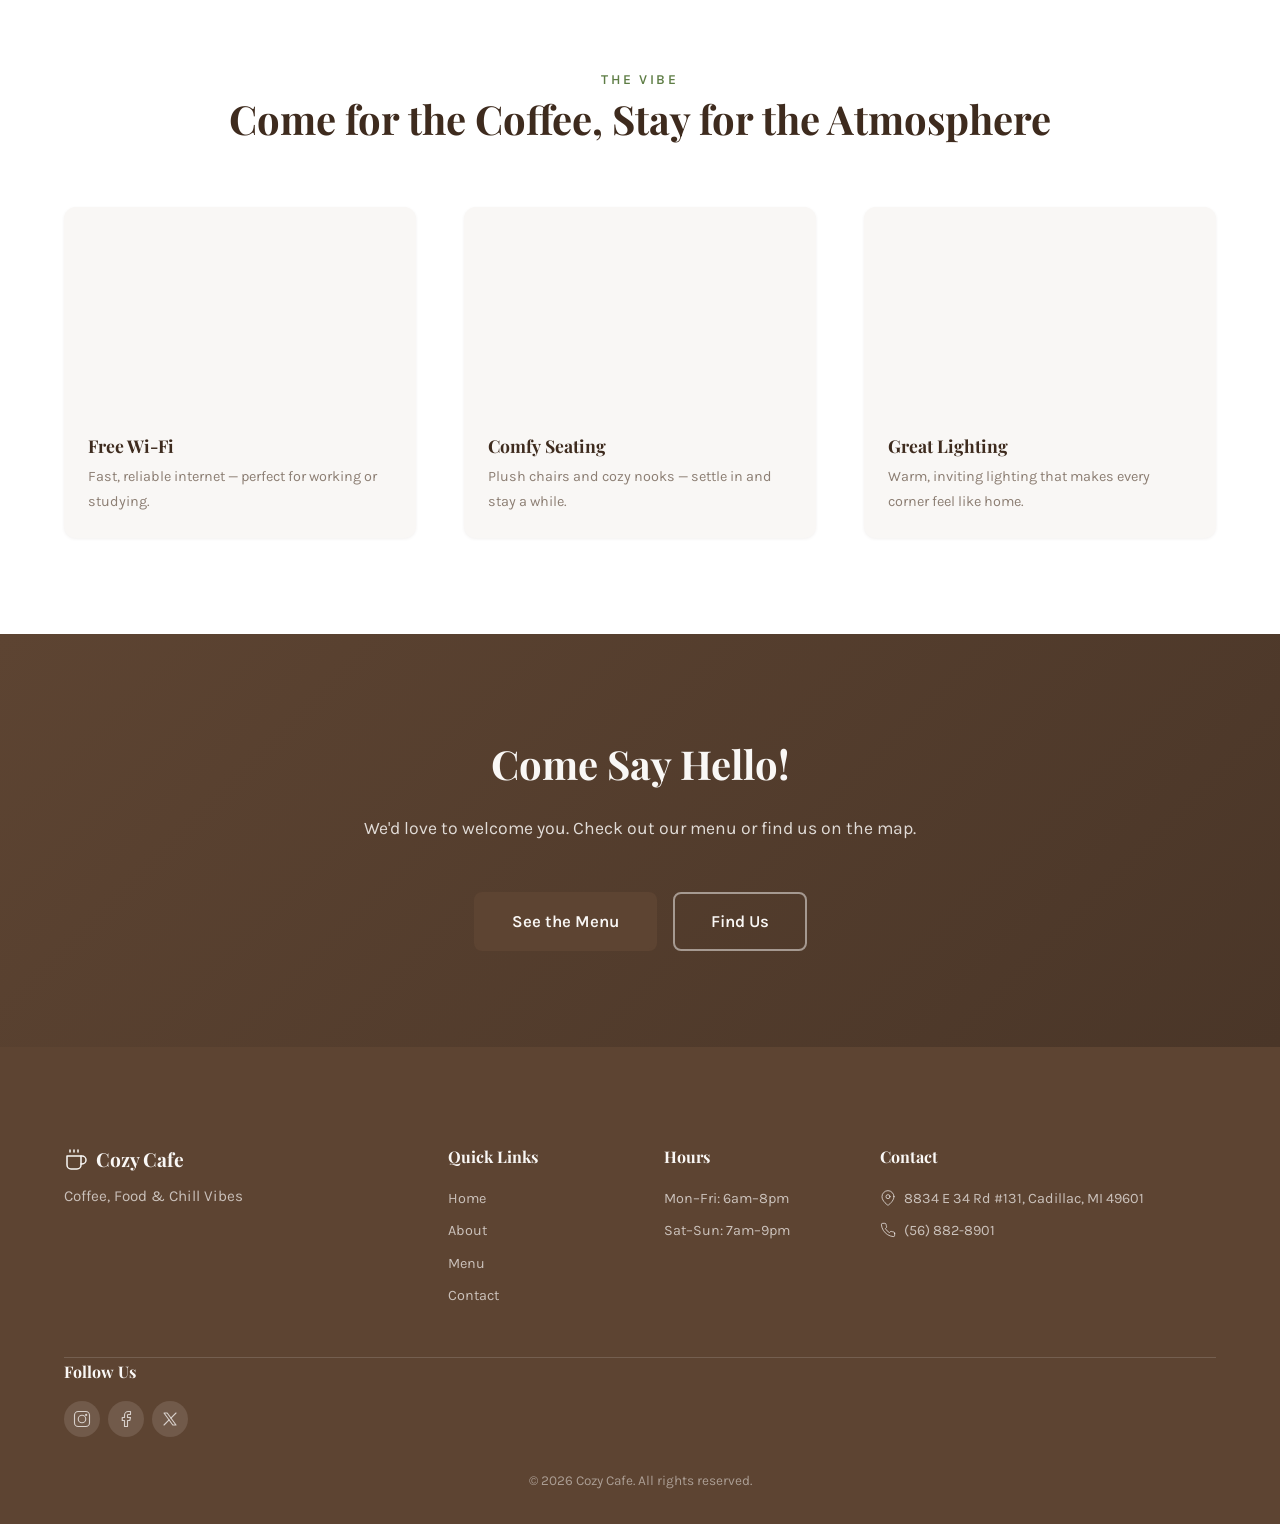
==== commit 8b146b5f: "Fix social icons sizing — add explicit width/height to footer SVGs Footer social icons were renderin" ====
--- a/about.html
+++ b/about.html
@@ -325,8 +325,7 @@
               target="_blank"
               rel="noopener noreferrer"
             >
-              <svg
-                viewBox="0 0 24 24"
+              <svg width="18" height="18" viewBox="0 0 24 24"
                 fill="none"
                 stroke="currentColor"
                 stroke-width="1.5"
@@ -351,8 +350,7 @@
               target="_blank"
               rel="noopener noreferrer"
             >
-              <svg
-                viewBox="0 0 24 24"
+              <svg width="18" height="18" viewBox="0 0 24 24"
                 fill="none"
                 stroke="currentColor"
                 stroke-width="1.5"
@@ -371,8 +369,7 @@
               target="_blank"
               rel="noopener noreferrer"
             >
-              <svg
-                viewBox="0 0 24 24"
+              <svg width="18" height="18" viewBox="0 0 24 24"
                 fill="none"
                 stroke="currentColor"
                 stroke-width="1.5"
--- a/style.css
+++ b/style.css
@@ -1149,20 +1149,26 @@
 /* Social Links */
 .footer-social {
   display: flex;
-  gap: var(--space-md);
-  margin-top: var(--space-xs);
+  flex-direction: row;
+  align-items: center;
+  gap: var(--space-sm);
+  margin-top: var(--space-sm);
 }
 
 .social-link {
-  display: flex;
+  display: inline-flex;
   align-items: center;
   justify-content: center;
-  width: 40px;
-  height: 40px;
+  width: 36px;
+  height: 36px;
   border-radius: 50%;
-  background: rgba(249, 247, 245, 0.1);
-  color: rgba(249, 247, 245, 0.8);
-  transition: all var(--transition-base);
+  background: rgba(249, 247, 245, 0.12);
+  color: rgba(249, 247, 245, 0.75);
+  transition:
+    background var(--transition-fast),
+    color var(--transition-fast),
+    transform var(--transition-fast);
+  flex-shrink: 0;
 }
 
 .social-link:hover {
@@ -1172,8 +1178,11 @@
 }
 
 .social-link svg {
-  width: 20px;
-  height: 20px;
+  width: 18px;
+  height: 18px;
+  display: block;
+  max-width: 18px;
+  max-height: 18px;
 }
 
 .footer-bottom {
